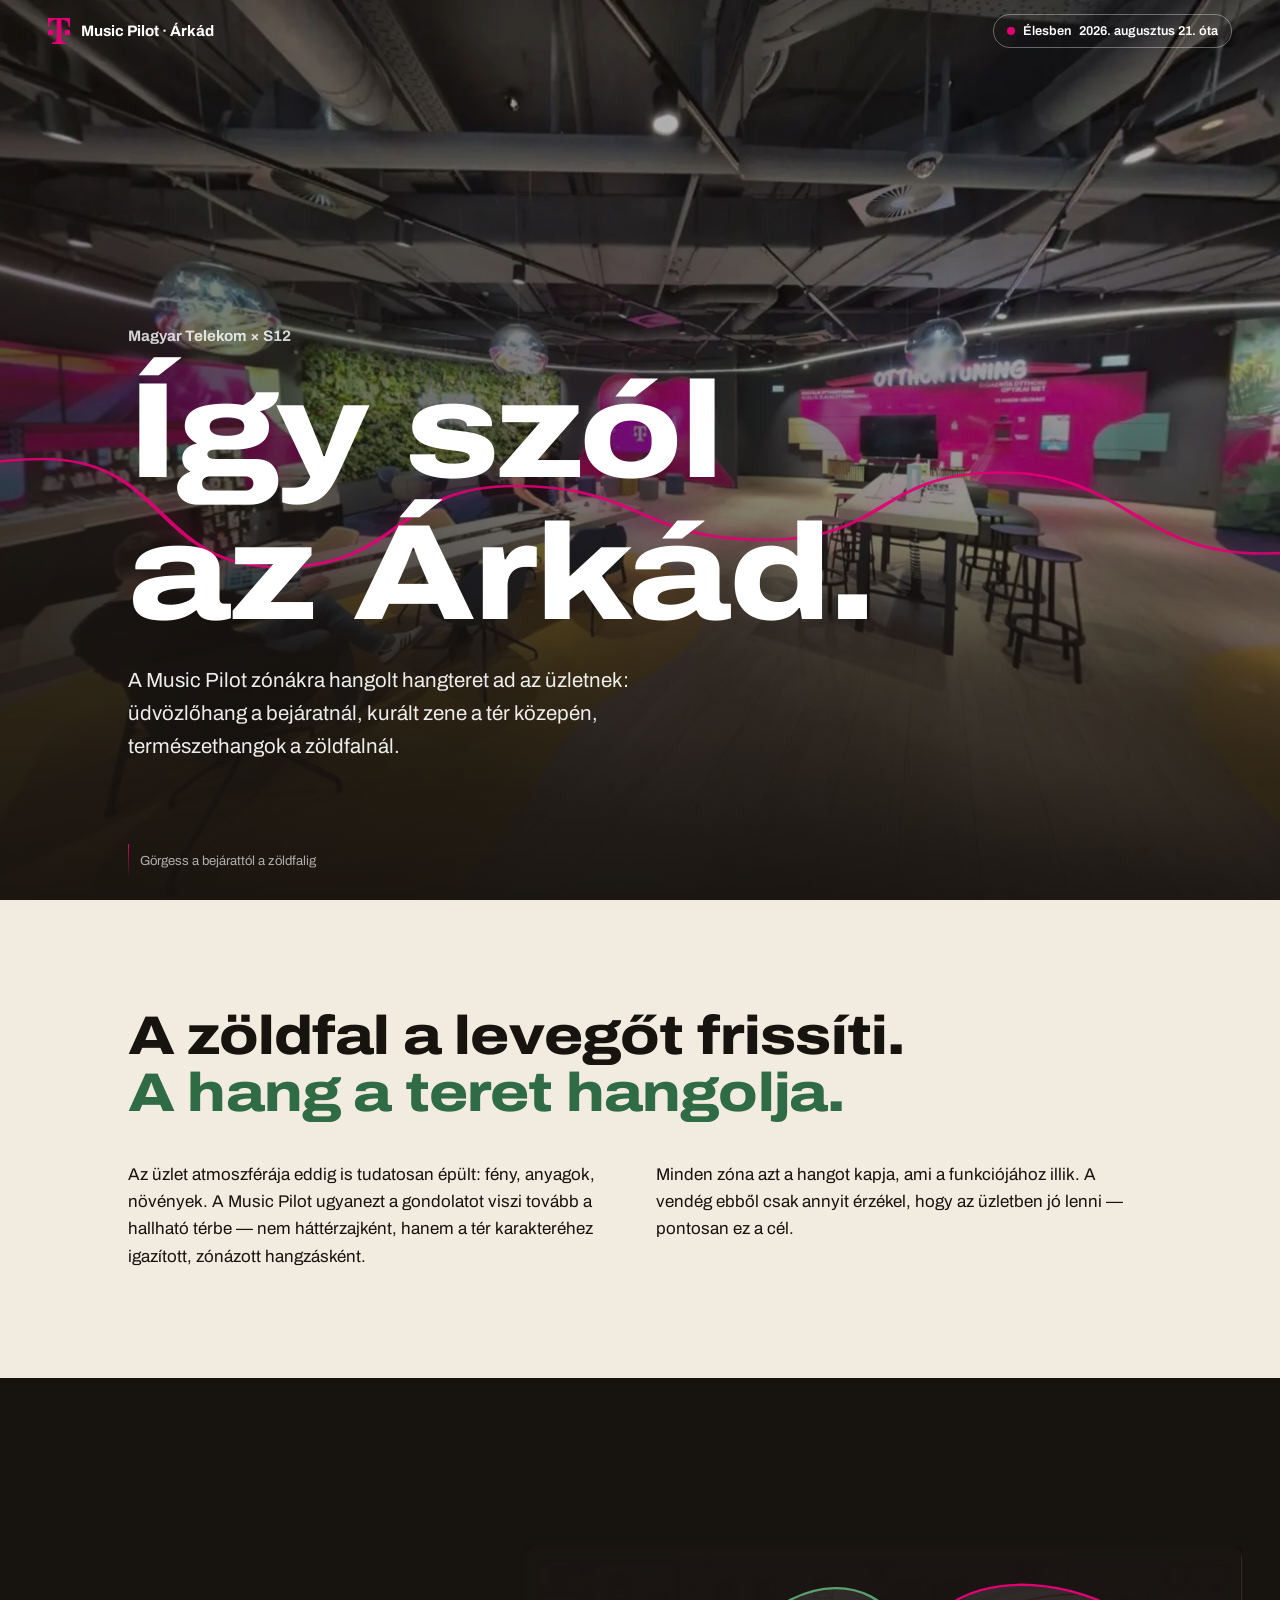
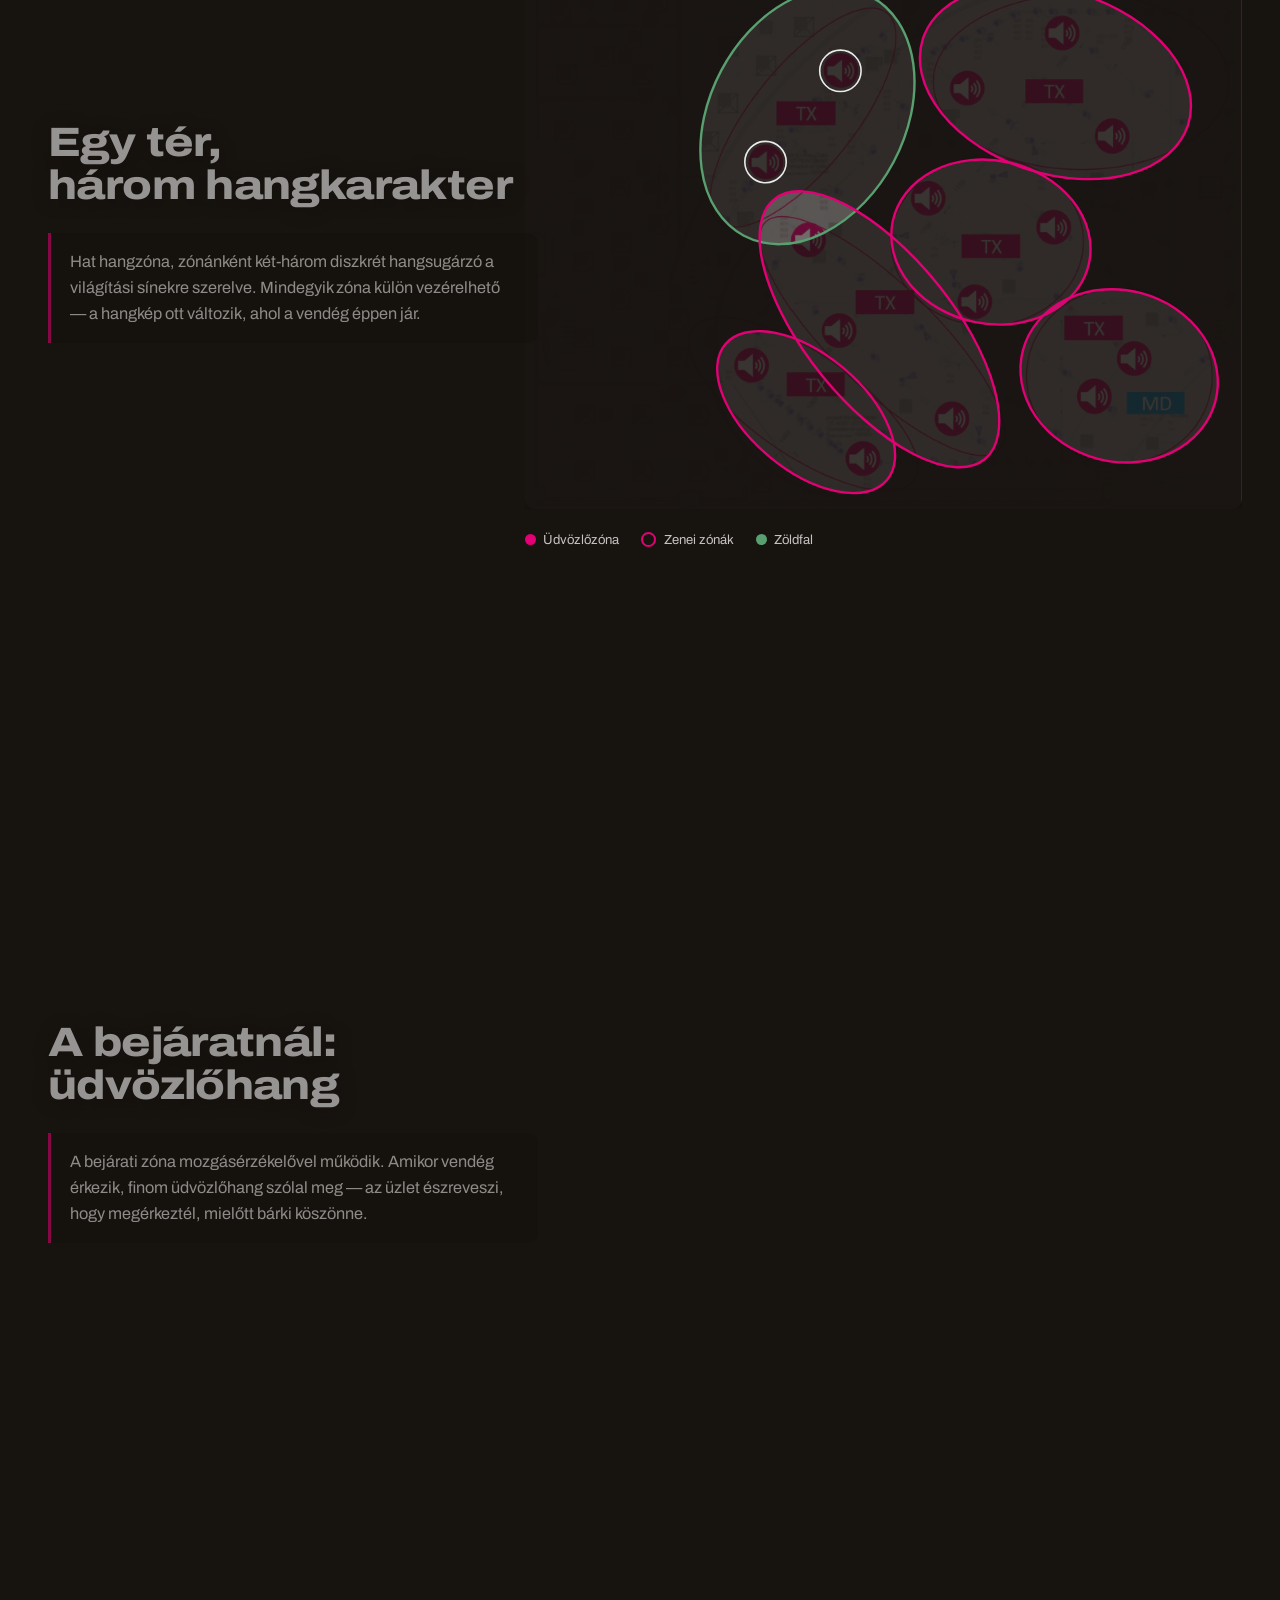
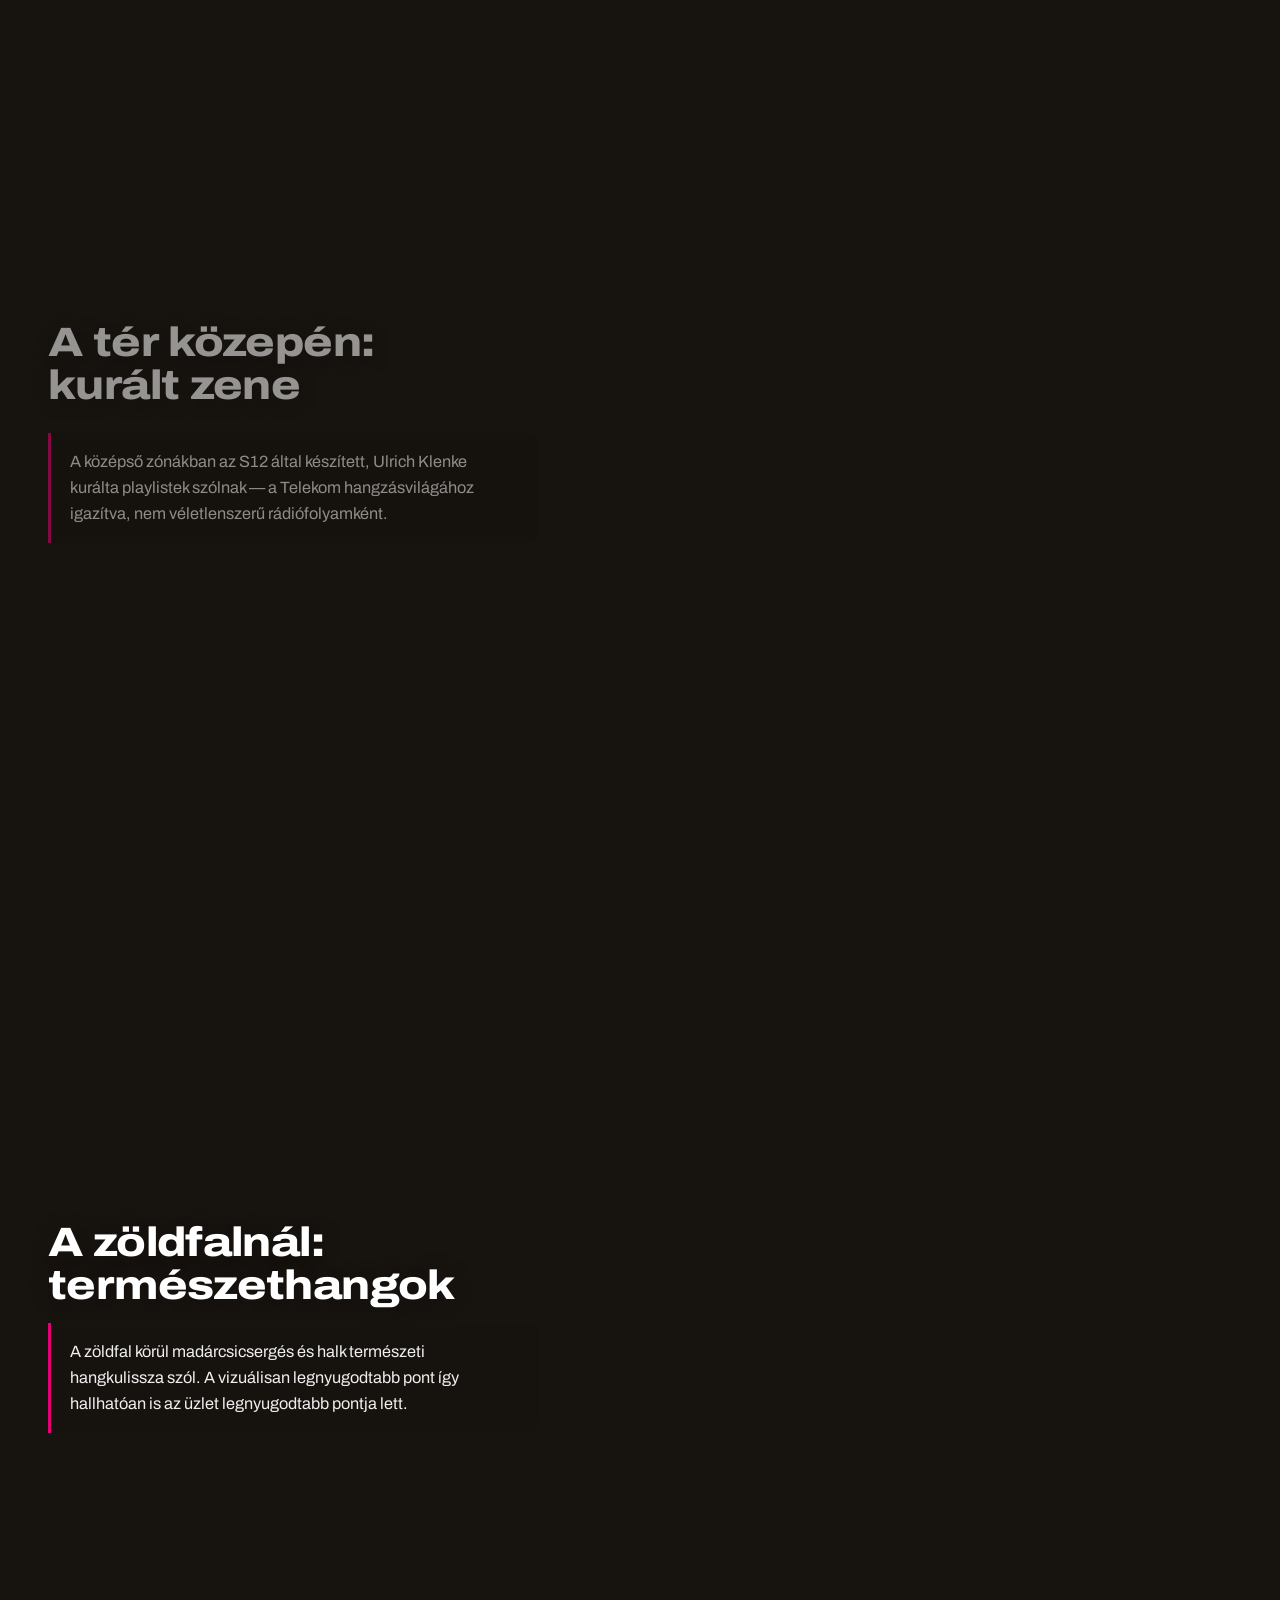
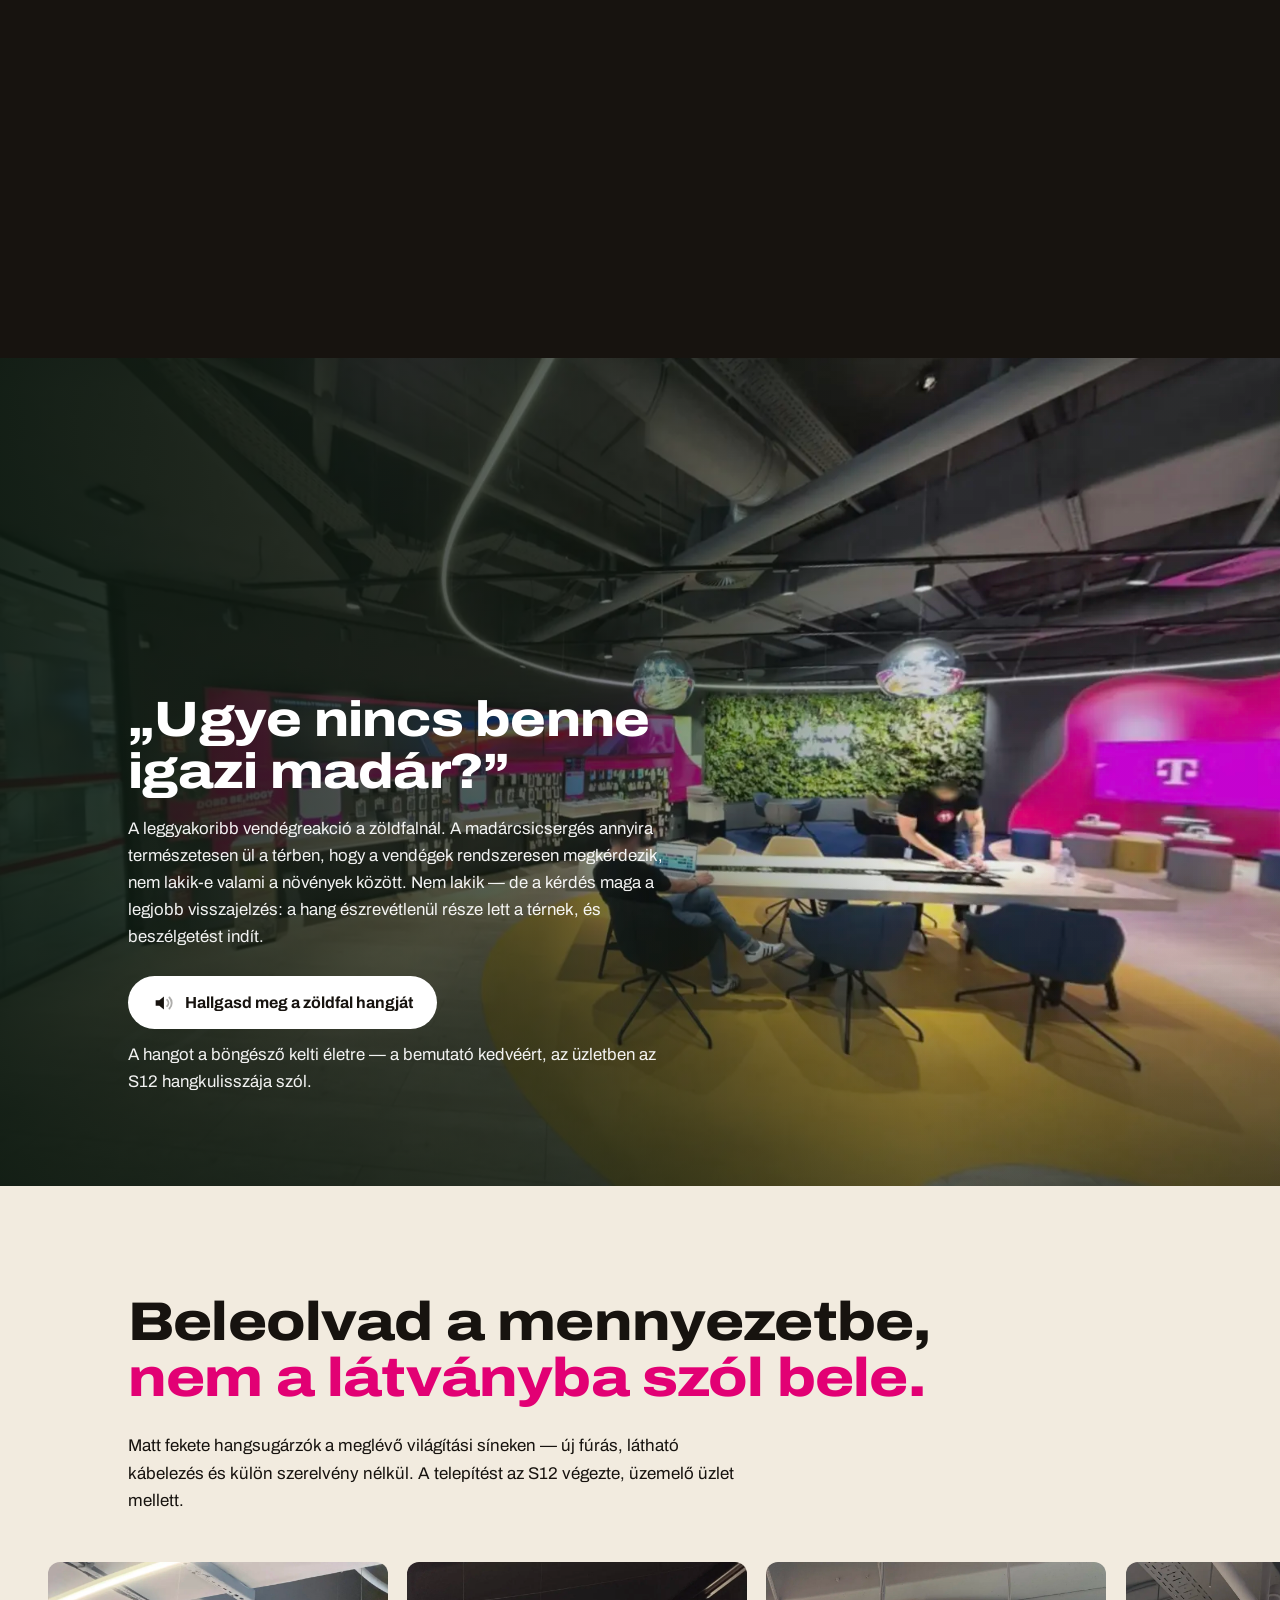
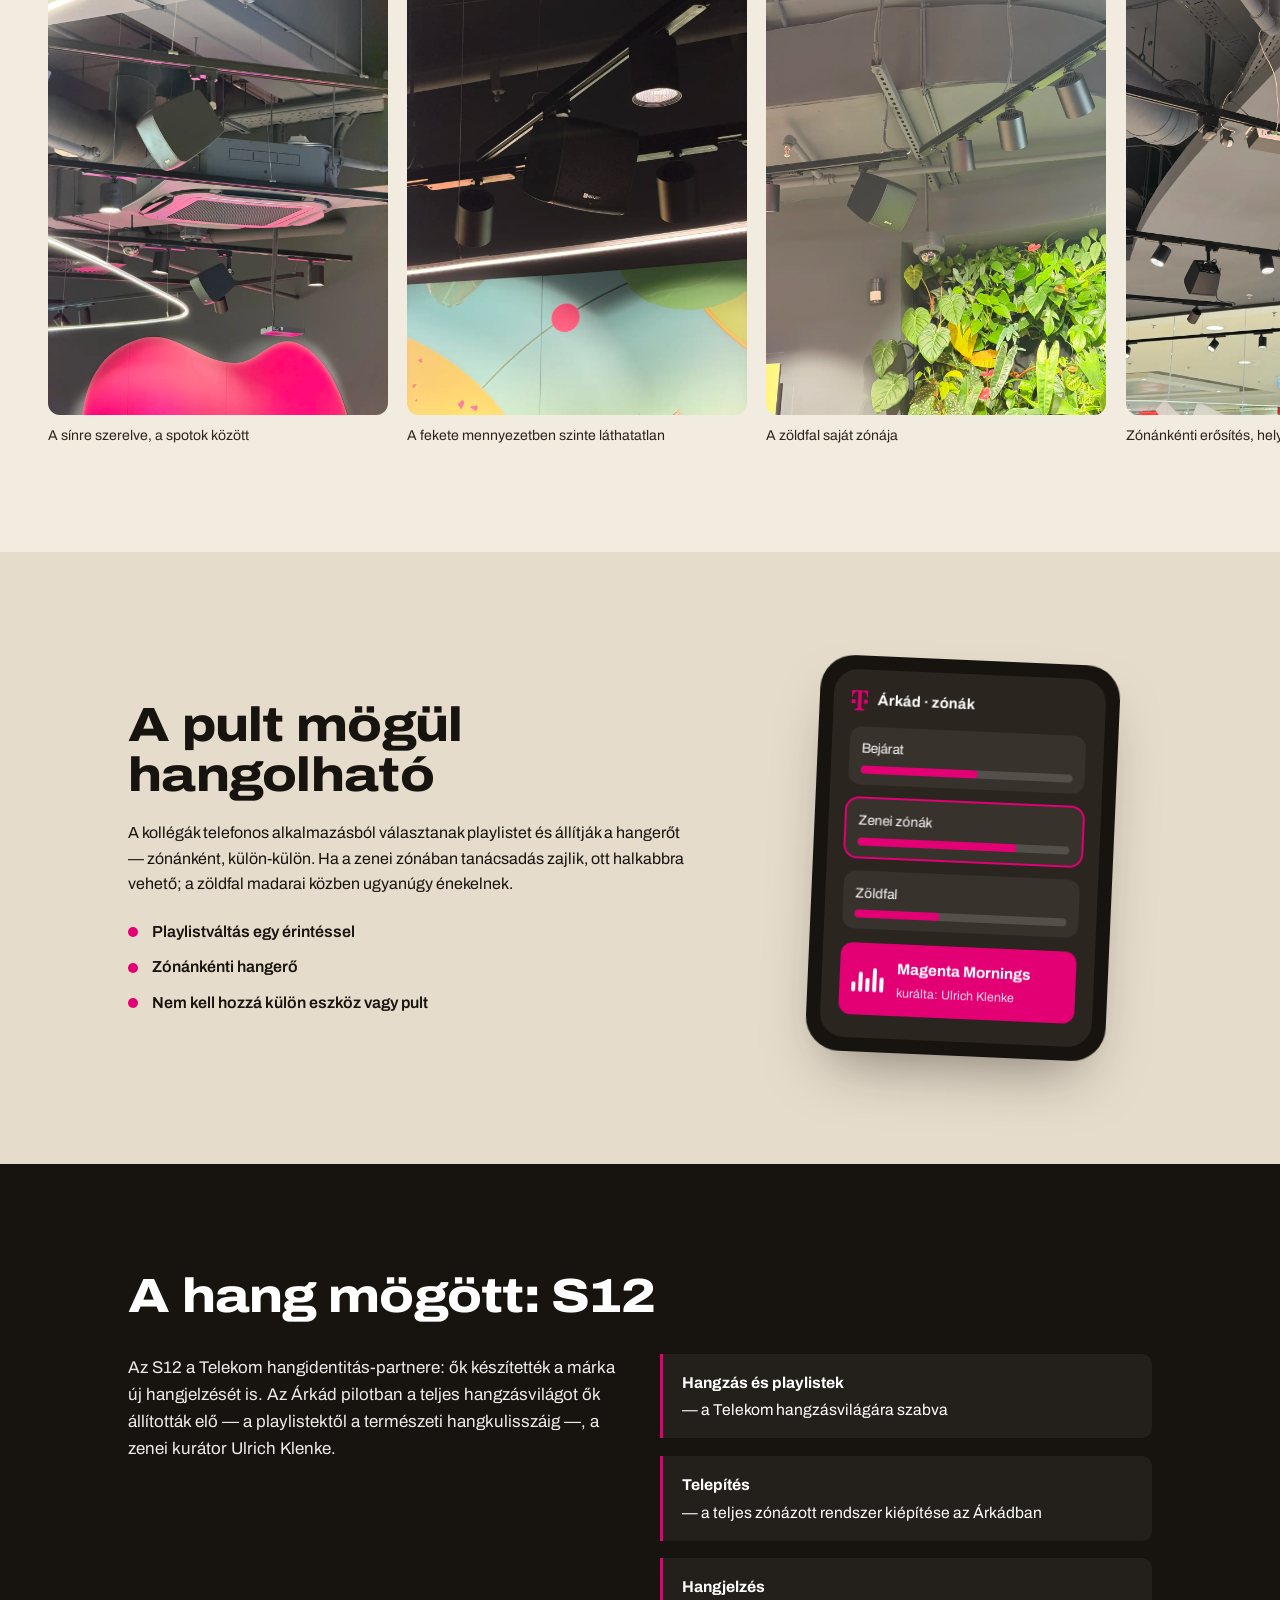
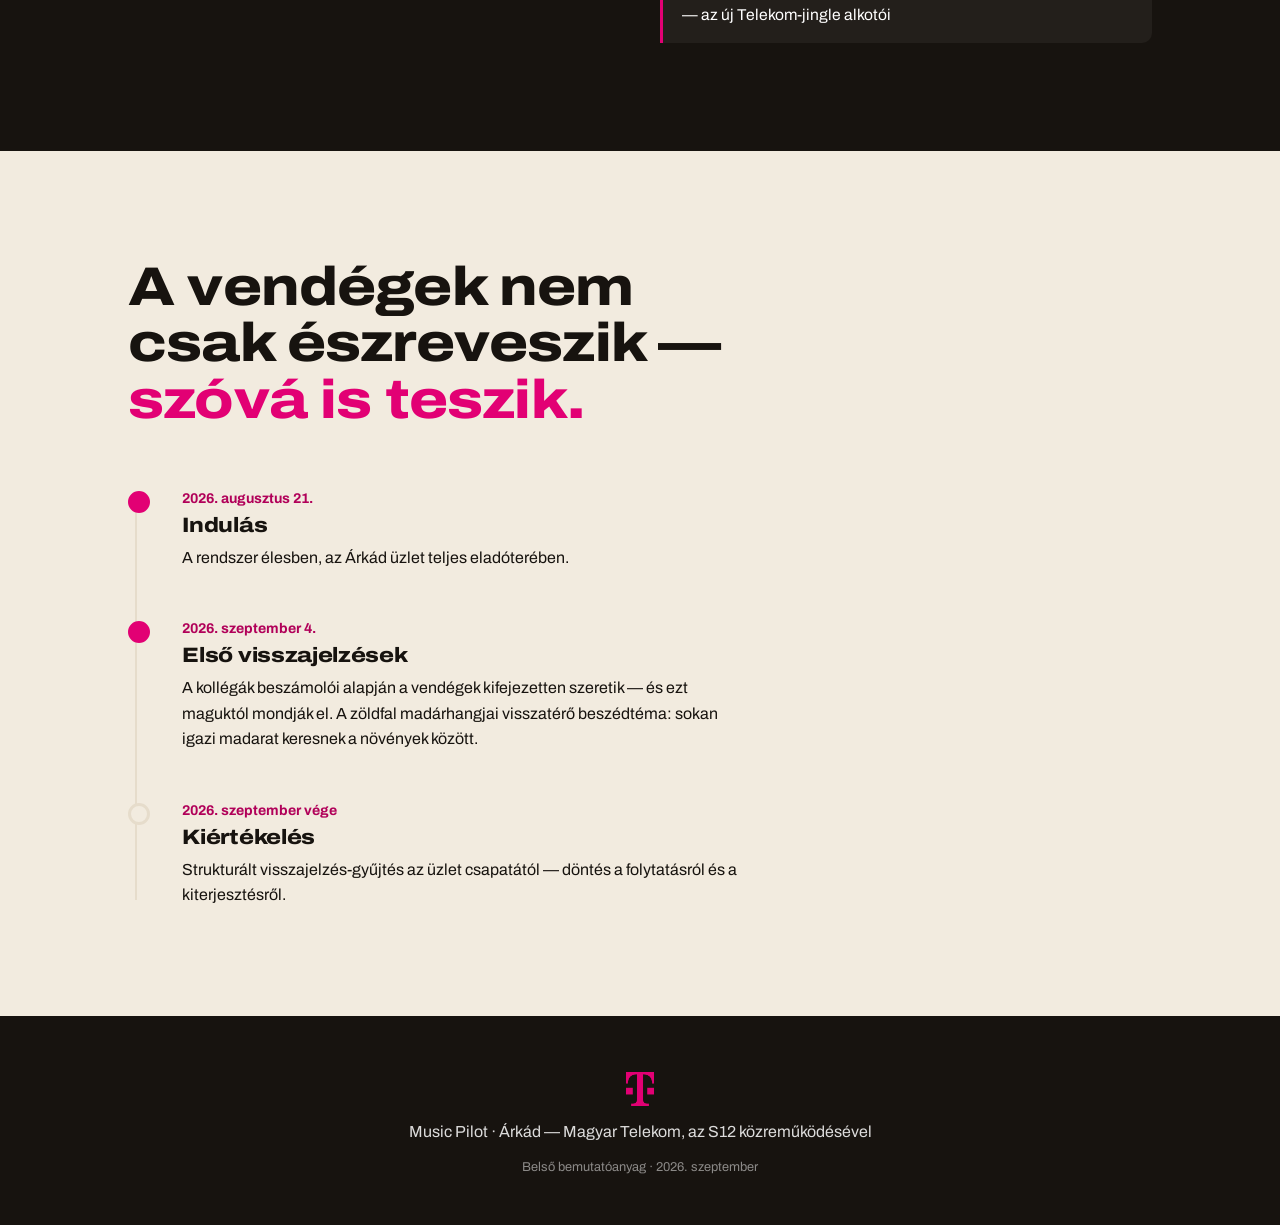
==== index.html @ 084d4fe5 "Add files via upload" ====
<!DOCTYPE html>
<html lang="hu">
<head>
<meta charset="UTF-8">
<meta name="viewport" content="width=device-width, initial-scale=1.0">
<title>Music Pilot · Árkád — Magyar Telekom</title>
<meta name="description" content="Zónázott hangtér a Telekom Árkád üzletben. A Music Pilot bemutatója.">
<link rel="icon" href="assets/t-logo.png">
<link rel="preconnect" href="https://fonts.googleapis.com">
<link rel="preconnect" href="https://fonts.gstatic.com" crossorigin>
<link href="https://fonts.googleapis.com/css2?family=Archivo:ital,wdth,wght@0,62..125,100..900;1,62..125,100..900&display=swap" rel="stylesheet">
<link rel="stylesheet" href="styles.css">
</head>
<body>

<header class="site-head">
  <a class="brand" href="#top" aria-label="Magyar Telekom">
    <img src="assets/t-logo.png" alt="Telekom T logó">
    <span>Music Pilot · Árkád</span>
  </a>
  <span class="live-badge"><i></i>Élesben<span class="badge-date"> 2026. augusztus 21. óta</span></span>
</header>

<!-- ═══════════ HERO ═══════════ -->
<section class="hero" id="top">
  <img class="hero-photo" src="assets/store-wide.webp" alt="A Telekom Árkád üzlet belső tere a zöldfallal és az Otthontuning fallal">
  <div class="hero-veil"></div>
  <svg class="hero-wave" viewBox="0 0 1440 240" preserveAspectRatio="none" aria-hidden="true">
    <path id="wavepath" d="M0,120 C120,120 140,40 240,40 C340,40 330,200 430,200 C530,200 520,80 620,80 C720,80 720,160 820,160 C920,160 910,60 1010,60 C1110,60 1120,180 1220,180 C1320,180 1340,120 1440,120" fill="none"/>
  </svg>
  <div class="hero-copy">
    <p class="hero-kicker">Magyar Telekom × S12</p>
    <h1>Így szól<br>az Árkád.</h1>
    <p class="hero-lead">A Music Pilot zónákra hangolt hangteret ad az üzletnek: üdvözlőhang a bejáratnál, kurált zene a tér közepén, természethangok a zöldfalnál.</p>
  </div>
  <div class="scroll-hint" aria-hidden="true"><span></span>Görgess a bejárattól a zöldfalig</div>
</section>

<!-- ═══════════ KONCEPCIÓ ═══════════ -->
<section class="concept">
  <div class="wrap">
    <h2 class="statement">A zöldfal a levegőt frissíti.<br><em>A hang a teret hangolja.</em></h2>
    <div class="concept-grid">
      <p>Az üzlet atmoszférája eddig is tudatosan épült: fény, anyagok, növények. A Music Pilot ugyanezt a gondolatot viszi tovább a hallható térbe — nem háttérzajként, hanem a tér karakteréhez igazított, zónázott hangzásként.</p>
      <p>Minden zóna azt a hangot kapja, ami a funkciójához illik. A vendég ebből csak annyit érzékel, hogy az üzletben jó lenni — pontosan ez a cél.</p>
    </div>
  </div>
</section>

<!-- ═══════════ SCROLLY: ZÓNATÉRKÉP ═══════════ -->
<section class="scrolly" id="zonak">
  <div class="scrolly-sticky">
    <figure class="map-stage" data-step="0">
      <img src="assets/floorplan.webp" alt="Az Árkád üzlet alaprajza a hangzónákkal">
      <svg class="map-overlay" viewBox="0 0 1800 1412" preserveAspectRatio="none" aria-hidden="true"><defs><mask id="m0"><rect width="1800" height="1412" fill="white"/><ellipse cx="706" cy="420" rx="245" ry="340" transform="rotate(28 698 429)" fill="black"/><ellipse cx="1332" cy="339" rx="350" ry="230" transform="rotate(18 1332 339)" fill="black"/><ellipse cx="1170" cy="741" rx="252" ry="205" transform="rotate(12 1170 741)" fill="black"/><ellipse cx="890" cy="960" rx="185" ry="420" transform="rotate(-39 890 960)" fill="black"/><ellipse cx="706" cy="1168" rx="145" ry="265" transform="rotate(-50 706 1168)" fill="black"/><ellipse cx="1492" cy="1077" rx="250" ry="215" transform="rotate(15 1492 1077)" fill="black"/></mask><mask id="m1"><rect width="1800" height="1412" fill="white"/><ellipse cx="1492" cy="1077" rx="250" ry="215" transform="rotate(15 1492 1077)" fill="black"/></mask><mask id="m2"><rect width="1800" height="1412" fill="white"/><ellipse cx="1332" cy="339" rx="350" ry="230" transform="rotate(18 1332 339)" fill="black"/><ellipse cx="1170" cy="741" rx="252" ry="205" transform="rotate(12 1170 741)" fill="black"/><ellipse cx="890" cy="960" rx="185" ry="420" transform="rotate(-39 890 960)" fill="black"/><ellipse cx="706" cy="1168" rx="145" ry="265" transform="rotate(-50 706 1168)" fill="black"/></mask><mask id="m3"><rect width="1800" height="1412" fill="white"/><ellipse cx="706" cy="420" rx="245" ry="340" transform="rotate(28 698 429)" fill="black"/></mask></defs><g class="dims"><rect class="dim dim-0" width="1800" height="1412" mask="url(#m0)"/><rect class="dim dim-1" width="1800" height="1412" mask="url(#m1)"/><rect class="dim dim-2" width="1800" height="1412" mask="url(#m2)"/><rect class="dim dim-3" width="1800" height="1412" mask="url(#m3)"/></g><g class="zones"><ellipse class="zone z-nature" cx="706" cy="420" rx="245" ry="340" transform="rotate(28 698 429)"/><ellipse class="zone z-music" cx="1332" cy="339" rx="350" ry="230" transform="rotate(18 1332 339)"/><ellipse class="zone z-music" cx="1170" cy="741" rx="252" ry="205" transform="rotate(12 1170 741)"/><ellipse class="zone z-music" cx="890" cy="960" rx="185" ry="420" transform="rotate(-39 890 960)"/><ellipse class="zone z-music" cx="706" cy="1168" rx="145" ry="265" transform="rotate(-50 706 1168)"/><ellipse class="zone z-welcome" cx="1492" cy="1077" rx="250" ry="215" transform="rotate(15 1492 1077)"/></g><g class="speakers"><g class="spk s-nature"><circle class="halo" cx="792" cy="311"/><circle class="ring" cx="792" cy="311"/><circle class="ring r2" cx="792" cy="311"/></g><g class="spk s-nature"><circle class="halo" cx="604" cy="540"/><circle class="ring" cx="604" cy="540"/><circle class="ring r2" cx="604" cy="540"/></g><g class="spk s-music"><circle class="halo" cx="1346" cy="216"/><circle class="ring" cx="1346" cy="216"/><circle class="ring r2" cx="1346" cy="216"/></g><g class="spk s-music"><circle class="halo" cx="1108" cy="356"/><circle class="ring" cx="1108" cy="356"/><circle class="ring r2" cx="1108" cy="356"/></g><g class="spk s-music"><circle class="halo" cx="1473" cy="475"/><circle class="ring" cx="1473" cy="475"/><circle class="ring r2" cx="1473" cy="475"/></g><g class="spk s-music"><circle class="halo" cx="1012" cy="632"/><circle class="ring" cx="1012" cy="632"/><circle class="ring r2" cx="1012" cy="632"/></g><g class="spk s-music"><circle class="halo" cx="1325" cy="705"/><circle class="ring" cx="1325" cy="705"/><circle class="ring r2" cx="1325" cy="705"/></g><g class="spk s-music"><circle class="halo" cx="1128" cy="892"/><circle class="ring" cx="1128" cy="892"/><circle class="ring r2" cx="1128" cy="892"/></g><g class="spk s-music"><circle class="halo" cx="710" cy="735"/><circle class="ring" cx="710" cy="735"/><circle class="ring r2" cx="710" cy="735"/></g><g class="spk s-music"><circle class="halo" cx="787" cy="964"/><circle class="ring" cx="787" cy="964"/><circle class="ring r2" cx="787" cy="964"/></g><g class="spk s-music"><circle class="halo" cx="1070" cy="1185"/><circle class="ring" cx="1070" cy="1185"/><circle class="ring r2" cx="1070" cy="1185"/></g><g class="spk s-music"><circle class="halo" cx="567" cy="1050"/><circle class="ring" cx="567" cy="1050"/><circle class="ring r2" cx="567" cy="1050"/></g><g class="spk s-music"><circle class="halo" cx="846" cy="1286"/><circle class="ring" cx="846" cy="1286"/><circle class="ring r2" cx="846" cy="1286"/></g><g class="spk s-welcome"><circle class="halo" cx="1527" cy="1035"/><circle class="ring" cx="1527" cy="1035"/><circle class="ring r2" cx="1527" cy="1035"/></g><g class="spk s-welcome"><circle class="halo" cx="1428" cy="1129"/><circle class="ring" cx="1428" cy="1129"/><circle class="ring r2" cx="1428" cy="1129"/></g></g></svg>
      <figcaption class="map-legend">
        <span class="lg lg-welcome">Üdvözlőzóna</span>
        <span class="lg lg-music">Zenei zónák</span>
        <span class="lg lg-nature">Zöldfal</span>
      </figcaption>
    </figure>
  </div>

  <div class="scrolly-steps">
    <article class="step" data-goto="0">
      <h2>Egy tér,<br>három hangkarakter</h2>
      <p>Hat hangzóna, zónánként két-három diszkrét hangsugárzó a világítási sínekre szerelve. Mindegyik zóna külön vezérelhető — a hangkép ott változik, ahol a vendég éppen jár.</p>
    </article>
    <article class="step" data-goto="1">
      <h3>A bejáratnál: üdvözlőhang</h3>
      <p>A bejárati zóna mozgásérzékelővel működik. Amikor vendég érkezik, finom üdvözlőhang szólal meg — az üzlet észreveszi, hogy megérkeztél, mielőtt bárki köszönne.</p>
    </article>
    <article class="step" data-goto="2">
      <h3>A tér közepén: kurált zene</h3>
      <p>A középső zónákban az S12 által készített, Ulrich Klenke kurálta playlistek szólnak — a Telekom hangzásvilágához igazítva, nem véletlenszerű rádiófolyamként.</p>
    </article>
    <article class="step" data-goto="3">
      <h3>A zöldfalnál: természethangok</h3>
      <p>A zöldfal körül madárcsicsergés és halk természeti hangkulissza szól. A vizuálisan legnyugodtabb pont így hallhatóan is az üzlet legnyugodtabb pontja lett.</p>
    </article>
  </div>
</section>

<!-- ═══════════ ZÖLDFAL + HANG ═══════════ -->
<section class="greenwall" id="zoldfal">
  <img class="gw-photo" src="assets/store-greenwall.webp" alt="A zöldfal az Árkád Telekom üzletben">
  <div class="gw-veil"></div>
  <div class="gw-copy">
    <h2>„Ugye nincs benne igazi madár?”</h2>
    <p>A leggyakoribb vendégreakció a zöldfalnál. A madárcsicsergés annyira természetesen ül a térben, hogy a vendégek rendszeresen megkérdezik, nem lakik-e valami a növények között. Nem lakik — de a kérdés maga a legjobb visszajelzés: a hang észrevétlenül része lett a térnek, és beszélgetést indít.</p>
    <button class="sound-toggle" id="natureToggle" aria-pressed="false">
      <svg viewBox="0 0 24 24" aria-hidden="true"><path class="ic-on" d="M4 9v6h4l5 4V5L8 9H4z"/><path class="ic-wave w1" d="M16.5 8.5a5 5 0 0 1 0 7"/><path class="ic-wave w2" d="M19 6a8.5 8.5 0 0 1 0 12"/></svg>
      <span data-off="Hallgasd meg a zöldfal hangját" data-on="Természethangok kikapcsolása">Hallgasd meg a zöldfal hangját</span>
    </button>
    <p class="gw-note">A hangot a böngésző kelti életre — a bemutató kedvéért, az üzletben az S12 hangkulisszája szól.</p>
  </div>
</section>

<!-- ═══════════ HARDVER ═══════════ -->
<section class="hardware">
  <div class="wrap">
    <h2 class="statement">Beleolvad a mennyezetbe,<br><em>nem a látványba szól bele.</em></h2>
    <p class="hw-lead">Matt fekete hangsugárzók a meglévő világítási síneken — új fúrás, látható kábelezés és külön szerelvény nélkül. A telepítést az S12 végezte, üzemelő üzlet mellett.</p>
  </div>
  <div class="hw-rail" tabindex="0" aria-label="Fotók a beépített hangsugárzókról — görgethető">
    <figure><img src="assets/speaker-1.webp" loading="lazy" alt="Hangsugárzó a világítási sínen, alatta magenta dekorelem"><figcaption>A sínre szerelve, a spotok között</figcaption></figure>
    <figure><img src="assets/speaker-2.webp" loading="lazy" alt="Hangsugárzó a fekete mennyezeten, a gyereksarok felett"><figcaption>A fekete mennyezetben szinte láthatatlan</figcaption></figure>
    <figure><img src="assets/speaker-4.webp" loading="lazy" alt="Hangsugárzó a zöldfal közelében"><figcaption>A zöldfal saját zónája</figcaption></figure>
    <figure><img src="assets/speaker-5.webp" loading="lazy" alt="Zónaerősítő és hangsugárzó a bejárati portál felett"><figcaption>Zónánkénti erősítés, helyben</figcaption></figure>
    <figure><img src="assets/speaker-3.webp" loading="lazy" alt="Hangsugárzó közelről a gépészeti elemek között"><figcaption>A gépészettel egy tónusban</figcaption></figure>
  </div>
</section>

<!-- ═══════════ VEZÉRLÉS ═══════════ -->
<section class="control">
  <div class="wrap control-grid">
    <div class="control-copy">
      <h2>A pult mögül hangolható</h2>
      <p>A kollégák telefonos alkalmazásból választanak playlistet és állítják a hangerőt — zónánként, külön-külön. Ha a zenei zónában tanácsadás zajlik, ott halkabbra vehető; a zöldfal madarai közben ugyanúgy énekelnek.</p>
      <ul class="control-list">
        <li>Playlistváltás egy érintéssel</li>
        <li>Zónánkénti hangerő</li>
        <li>Nem kell hozzá külön eszköz vagy pult</li>
      </ul>
    </div>
    <div class="phone" aria-hidden="true">
      <div class="phone-screen">
        <div class="phone-head"><img src="assets/t-logo.png" alt=""><span>Árkád · zónák</span></div>
        <div class="ph-zone"><span>Bejárat</span><div class="ph-bar"><i style="--v:.55"></i></div></div>
        <div class="ph-zone active"><span>Zenei zónák</span><div class="ph-bar"><i style="--v:.75"></i></div></div>
        <div class="ph-zone"><span>Zöldfal</span><div class="ph-bar"><i style="--v:.4"></i></div></div>
        <div class="ph-playlist">
          <div class="eq"><i></i><i></i><i></i><i></i><i></i></div>
          <div><strong>Magenta Mornings</strong><span>kurálta: Ulrich Klenke</span></div>
        </div>
      </div>
    </div>
  </div>
</section>

<!-- ═══════════ PARTNER ═══════════ -->
<section class="partner">
  <div class="wrap">
    <h2>A hang mögött: S12</h2>
    <div class="partner-grid">
      <p>Az S12 a Telekom hangidentitás-partnere: ők készítették a márka új hangjelzését is. Az Árkád pilotban a teljes hangzásvilágot ők állították elő — a playlistektől a természeti hangkulisszáig —, a zenei kurátor Ulrich Klenke.</p>
      <ul class="partner-list">
        <li><strong>Hangzás és playlistek</strong> — a Telekom hangzásvilágára szabva</li>
        <li><strong>Telepítés</strong> — a teljes zónázott rendszer kiépítése az Árkádban</li>
        <li><strong>Hangjelzés</strong> — az új Telekom-jingle alkotói</li>
      </ul>
    </div>
  </div>
</section>

<!-- ═══════════ EREDMÉNYEK / IDŐVONAL ═══════════ -->
<section class="results" id="eredmenyek">
  <div class="wrap">
    <h2 class="statement">A vendégek nem csak észreveszik —<br><em>szóvá is teszik.</em></h2>
    <ol class="timeline">
      <li class="done">
        <time>2026. augusztus 21.</time>
        <h3>Indulás</h3>
        <p>A rendszer élesben, az Árkád üzlet teljes eladóterében.</p>
      </li>
      <li class="done now">
        <time>2026. szeptember 4.</time>
        <h3>Első visszajelzések</h3>
        <p>A kollégák beszámolói alapján a vendégek kifejezetten szeretik — és ezt maguktól mondják el. A zöldfal madárhangjai visszatérő beszédtéma: sokan igazi madarat keresnek a növények között.</p>
      </li>
      <li>
        <time>2026. szeptember vége</time>
        <h3>Kiértékelés</h3>
        <p>Strukturált visszajelzés-gyűjtés az üzlet csapatától — döntés a folytatásról és a kiterjesztésről.</p>
      </li>
    </ol>
  </div>
</section>

<footer class="site-foot">
  <img src="assets/t-logo.png" alt="Telekom T logó">
  <p>Music Pilot · Árkád — Magyar Telekom, az S12 közreműködésével</p>
  <p class="foot-small">Belső bemutatóanyag · 2026. szeptember</p>
</footer>

<script src="script.js"></script>
</body>
</html>
---- styles.css ----
/* ══════════════════════════════════════════════════════
   Music Pilot · Árkád — Magyar Telekom
   Paletta: az üzlet anyagaiból — magenta, fekete
   mennyezet, világos fapadló, zöldfal, sárga folt.
   ══════════════════════════════════════════════════════ */

:root {
  --magenta: #E20074;
  --magenta-deep: #B10059;
  --ink: #17130f;
  --ink-soft: #2a251f;
  --paper: #f2ebdf;
  --paper-deep: #e6dccb;
  --leaf: #2f6b45;
  --leaf-bright: #58a06f;
  --sun: #f2b705;
  --white: #ffffff;

  --font: "Archivo", system-ui, sans-serif;
  --wrap: 1120px;
  --pad: clamp(1.25rem, 4vw, 3rem);
}

* { margin: 0; padding: 0; box-sizing: border-box; }

html { scroll-behavior: smooth; }

body {
  font-family: var(--font);
  font-variation-settings: "wdth" 100;
  background: var(--paper);
  color: var(--ink);
  line-height: 1.6;
  overflow-x: hidden;
}

img { display: block; max-width: 100%; }

.wrap { max-width: var(--wrap); margin: 0 auto; padding-left: var(--pad); padding-right: var(--pad); }

h1, h2, h3 {
  font-weight: 800;
  font-variation-settings: "wdth" 116;
  line-height: 1.04;
  letter-spacing: -0.015em;
  text-wrap: balance;
}

/* nagy kijelentés-sorok — a bolti világító feliratok logikája */
.statement {
  font-size: clamp(1.9rem, 4.6vw, 3.4rem);
  max-width: 22ch;
}
.statement em {
  font-style: normal;
  color: var(--magenta);
}

p { max-width: 62ch; }

/* ─────────── fejléc ─────────── */
.site-head {
  position: fixed;
  inset: 0 0 auto 0;
  z-index: 50;
  display: flex;
  align-items: center;
  justify-content: space-between;
  gap: 1rem;
  padding: 0.9rem var(--pad);
  color: var(--white);
  transition: background 0.35s ease, box-shadow 0.35s ease;
}
.site-head.scrolled {
  background: rgba(23, 19, 15, 0.92);
  backdrop-filter: blur(8px);
  box-shadow: 0 1px 0 rgba(255, 255, 255, 0.08);
}
.brand {
  display: flex;
  align-items: center;
  gap: 0.7rem;
  color: inherit;
  text-decoration: none;
  font-weight: 700;
  font-size: 0.95rem;
}
.brand img { height: 26px; width: auto; }
.live-badge {
  display: inline-flex;
  align-items: center;
  gap: 0.5rem;
  font-size: 0.8rem;
  font-weight: 600;
  padding: 0.35rem 0.8rem;
  border: 1px solid rgba(255, 255, 255, 0.35);
  border-radius: 999px;
  white-space: nowrap;
}
.live-badge i {
  width: 8px; height: 8px;
  border-radius: 50%;
  background: var(--magenta);
  animation: pulse-dot 2.2s ease-in-out infinite;
}
@keyframes pulse-dot {
  0%, 100% { box-shadow: 0 0 0 0 rgba(226, 0, 116, 0.55); }
  55% { box-shadow: 0 0 0 7px rgba(226, 0, 116, 0); }
}

/* ─────────── hero ─────────── */
.hero {
  position: relative;
  min-height: 100svh;
  display: flex;
  flex-direction: column;
  justify-content: flex-end;
  color: var(--white);
  overflow: hidden;
  background: var(--ink);
}
.hero-photo {
  position: absolute;
  inset: 0;
  width: 100%; height: 100%;
  object-fit: cover;
  opacity: 0.85;
  transform: scale(1.06);
  animation: hero-settle 2.4s cubic-bezier(0.2, 0.6, 0.2, 1) forwards;
}
@keyframes hero-settle { to { transform: scale(1); } }
.hero-veil {
  position: absolute; inset: 0;
  background:
    linear-gradient(200deg, rgba(23,19,15,0.15) 30%, rgba(23,19,15,0.82) 78%),
    linear-gradient(0deg, rgba(23,19,15,0.85) 0%, rgba(23,19,15,0) 45%);
}
.hero-wave {
  position: absolute;
  left: 0; right: 0;
  bottom: 34%;
  width: 140%;
  margin-left: -20%;
  height: clamp(90px, 18vh, 200px);
  opacity: 0.9;
}
.hero-wave path {
  stroke: var(--magenta);
  stroke-width: 4;
  stroke-linecap: round;
  filter: drop-shadow(0 0 14px rgba(226, 0, 116, 0.65));
}
.hero-copy {
  position: relative;
  z-index: 2;
  padding: 0 var(--pad) clamp(4.5rem, 9vh, 7rem);
  max-width: var(--wrap);
  margin: 0 auto;
  width: 100%;
}
.hero-kicker {
  font-weight: 700;
  font-size: 0.95rem;
  color: rgba(255, 255, 255, 0.8);
  margin-bottom: 0.9rem;
}
.hero h1 {
  font-size: clamp(3.2rem, 11vw, 8.5rem);
  font-variation-settings: "wdth" 122;
  margin-bottom: 1.2rem;
}
.hero-lead {
  font-size: clamp(1.05rem, 1.6vw, 1.3rem);
  max-width: 46ch;
  color: rgba(255, 255, 255, 0.92);
}
.scroll-hint {
  position: relative;
  z-index: 2;
  display: flex;
  align-items: center;
  gap: 0.7rem;
  padding: 0 var(--pad) 1.4rem;
  max-width: var(--wrap);
  margin: 0 auto;
  width: 100%;
  font-size: 0.82rem;
  color: rgba(255, 255, 255, 0.65);
}
.scroll-hint span {
  width: 1px; height: 34px;
  background: linear-gradient(var(--magenta), transparent);
  animation: hint-drop 2s ease-in-out infinite;
}
@keyframes hint-drop {
  0% { transform: scaleY(0); transform-origin: top; }
  45% { transform: scaleY(1); transform-origin: top; }
  100% { transform: scaleY(1) translateY(8px); opacity: 0; }
}

/* ─────────── koncepció ─────────── */
.concept { padding: clamp(5rem, 12vh, 9rem) 0; }
.concept .statement em { color: var(--leaf); }
.concept-grid {
  display: grid;
  grid-template-columns: repeat(auto-fit, minmax(280px, 1fr));
  gap: 2rem;
  margin-top: 2.5rem;
  font-size: 1.06rem;
}

/* ─────────── scrolly zónatérkép ─────────── */
.scrolly {
  position: relative;
  background: var(--ink);
  color: var(--white);
}
.scrolly-sticky {
  position: sticky;
  top: 0;
  height: 100svh;
  display: flex;
  align-items: center;
  justify-content: flex-end;
  overflow: hidden;
}
.map-stage {
  position: relative;
  width: min(56vw, calc(78svh * 1.274));
  margin-right: clamp(0.5rem, 3vw, 3rem);
}
.map-stage img {
  width: 100%;
  border-radius: 10px;
  filter: brightness(1.03);
}
.map-overlay { position: absolute; inset: 0; width: 100%; height: 100%; }

/* spotlight: a nem aktív területek besötétednek,
   az aktív zónák „kivágásán" átvilágít az alaprajz */
.dim {
  fill: rgba(23, 19, 15, 0.62);
  opacity: 0;
  transition: opacity 0.7s ease;
}
.map-stage[data-step="0"] .dim-0,
.map-stage[data-step="1"] .dim-1,
.map-stage[data-step="2"] .dim-2,
.map-stage[data-step="3"] .dim-3 { opacity: 1; }

/* zónakörvonal a nyomtatott ellipszisekre igazítva */
.zone {
  fill: none;
  stroke: var(--magenta);
  stroke-width: 6;
  opacity: 0;
  transition: opacity 0.6s ease, stroke 0.6s ease;
}
.map-stage[data-step="0"] .zone { opacity: 0.55; }
.map-stage[data-step="1"] .z-welcome { opacity: 1; }
.map-stage[data-step="2"] .z-music { opacity: 1; }
.map-stage[data-step="3"] .z-nature { opacity: 1; stroke: var(--leaf-bright); }

/* halo + pulzáló gyűrűk a nyomtatott ikonok köré */
.spk .halo {
  r: 52;
  fill: none;
  stroke: var(--white);
  stroke-width: 4;
  opacity: 0;
  transition: opacity 0.5s ease;
}
.spk .ring {
  r: 52;
  fill: none;
  stroke: var(--magenta);
  stroke-width: 5;
  opacity: 0;
  transform-box: fill-box;
  transform-origin: center;
}
.map-stage[data-step="1"] .s-welcome .halo,
.map-stage[data-step="2"] .s-music .halo,
.map-stage[data-step="3"] .s-nature .halo { opacity: 0.9; }
.map-stage[data-step="3"] .s-nature .ring { stroke: var(--leaf-bright); }

.map-stage[data-step="0"] .spk .ring,
.map-stage[data-step="1"] .s-welcome .ring,
.map-stage[data-step="2"] .s-music .ring,
.map-stage[data-step="3"] .s-nature .ring {
  animation: sound-ring 2.6s ease-out infinite;
}
.spk .ring.r2 { animation-delay: 1.3s !important; }
@keyframes sound-ring {
  0% { transform: scale(0.8); opacity: 0.9; }
  100% { transform: scale(2.6); opacity: 0; }
}

.map-legend {
  position: absolute;
  left: 0;
  bottom: -2.6rem;
  display: flex;
  gap: 1.4rem;
  font-size: 0.82rem;
  color: rgba(255, 255, 255, 0.75);
}
.lg { display: inline-flex; align-items: center; gap: 0.45rem; }
.lg::before {
  content: "";
  width: 11px; height: 11px;
  border-radius: 50%;
}
.lg-welcome::before { background: var(--magenta); }
.lg-music::before { background: transparent; border: 2px solid var(--magenta); }
.lg-nature::before { background: var(--leaf-bright); }

.scrolly-steps {
  position: relative;
  z-index: 2;
  margin-top: -100svh;
  padding: 0 0 20svh;
  pointer-events: none;
}
.step {
  min-height: 100svh;
  display: flex;
  flex-direction: column;
  justify-content: center;
  padding-left: var(--pad);
  max-width: min(34rem, 42vw);
}
.step h2, .step h3 {
  font-size: clamp(1.7rem, 3.2vw, 2.6rem);
  margin-bottom: 1rem;
}
.step p {
  background: rgba(23, 19, 15, 0.82);
  backdrop-filter: blur(6px);
  border-left: 3px solid var(--magenta);
  padding: 1rem 1.2rem;
  border-radius: 0 10px 10px 0;
  font-size: 1.02rem;
  color: rgba(255, 255, 255, 0.93);
  opacity: 0.55;
  transform: translateY(10px);
  transition: opacity 0.5s ease, transform 0.5s ease;
}
.step h2, .step h3 {
  text-shadow: 0 2px 18px rgba(23, 19, 15, 0.85);
  opacity: 0.55;
  transition: opacity 0.5s ease;
}
.step.active p, .step.active h2, .step.active h3 { opacity: 1; transform: none; }

/* ─────────── zöldfal ─────────── */
.greenwall {
  position: relative;
  min-height: 92svh;
  display: flex;
  align-items: flex-end;
  color: var(--white);
  overflow: hidden;
  background: var(--ink);
}
.gw-photo {
  position: absolute; inset: 0;
  width: 100%; height: 100%;
  object-fit: cover;
  object-position: 65% center;
}
.gw-veil {
  position: absolute; inset: 0;
  background:
    linear-gradient(90deg, rgba(13, 26, 17, 0.92) 0%, rgba(13, 26, 17, 0.62) 42%, rgba(13, 26, 17, 0.06) 72%),
    linear-gradient(0deg, rgba(13, 26, 17, 0.55) 0%, rgba(13, 26, 17, 0) 40%);
}
.gw-copy {
  position: relative;
  z-index: 2;
  padding: clamp(4rem, 10vh, 7rem) var(--pad);
  max-width: var(--wrap);
  margin: 0 auto;
  width: 100%;
}
.gw-copy h2 {
  font-size: clamp(2rem, 4.2vw, 3.1rem);
  max-width: 15ch;
  margin-bottom: 1.2rem;
}
.gw-copy > p { max-width: 56ch; font-size: 1.05rem; color: rgba(255, 255, 255, 0.94); }
.gw-note {
  margin-top: 0.8rem;
  font-size: 0.82rem;
  color: rgba(255, 255, 255, 0.65);
}
.sound-toggle {
  margin-top: 1.6rem;
  display: inline-flex;
  align-items: center;
  gap: 0.7rem;
  font: inherit;
  font-weight: 700;
  font-size: 1rem;
  color: var(--ink);
  background: var(--white);
  border: none;
  border-radius: 999px;
  padding: 0.85rem 1.5rem;
  cursor: pointer;
  transition: background 0.3s ease, color 0.3s ease, transform 0.15s ease;
}
.sound-toggle:hover { transform: translateY(-2px); }
.sound-toggle:focus-visible { outline: 3px solid var(--sun); outline-offset: 3px; }
.sound-toggle svg { width: 22px; height: 22px; }
.sound-toggle .ic-on { fill: currentColor; }
.sound-toggle .ic-wave { fill: none; stroke: currentColor; stroke-width: 2; stroke-linecap: round; opacity: 0.35; }
.sound-toggle[aria-pressed="true"] {
  background: var(--leaf-bright);
  color: var(--white);
}
.sound-toggle[aria-pressed="true"] .ic-wave { opacity: 1; }
.sound-toggle[aria-pressed="true"] .w1 { animation: wave-blink 1.4s ease-in-out infinite; }
.sound-toggle[aria-pressed="true"] .w2 { animation: wave-blink 1.4s ease-in-out 0.35s infinite; }
@keyframes wave-blink { 0%, 100% { opacity: 0.25; } 50% { opacity: 1; } }

/* ─────────── hardver ─────────── */
.hardware { padding: clamp(5rem, 12vh, 9rem) 0 clamp(4rem, 9vh, 7rem); }
.hw-lead { margin-top: 1.6rem; font-size: 1.06rem; }
.hw-rail {
  display: flex;
  gap: 1.2rem;
  margin-top: 3rem;
  padding: 0 var(--pad) 1.5rem;
  overflow-x: auto;
  scroll-snap-type: x mandatory;
  scrollbar-color: var(--magenta) var(--paper-deep);
}
.hw-rail figure {
  flex: 0 0 auto;
  width: min(78vw, 340px);
  scroll-snap-align: center;
}
.hw-rail img {
  width: 100%;
  aspect-ratio: 3 / 4;
  object-fit: cover;
  border-radius: 12px;
}
.hw-rail figcaption {
  margin-top: 0.6rem;
  font-size: 0.88rem;
  color: var(--ink-soft);
}

/* ─────────── vezérlés ─────────── */
.control {
  background: var(--paper-deep);
  padding: clamp(5rem, 12vh, 9rem) 0;
}
.control-grid {
  display: grid;
  grid-template-columns: 1.2fr 0.8fr;
  gap: clamp(2rem, 6vw, 5rem);
  align-items: center;
}
.control-copy h2 { font-size: clamp(1.9rem, 3.8vw, 3rem); margin-bottom: 1.2rem; }
.control-list {
  margin-top: 1.4rem;
  list-style: none;
  display: grid;
  gap: 0.6rem;
}
.control-list li {
  padding-left: 1.5rem;
  position: relative;
  font-weight: 600;
}
.control-list li::before {
  content: "";
  position: absolute;
  left: 0; top: 0.52em;
  width: 10px; height: 10px;
  border-radius: 50%;
  background: var(--magenta);
}

.phone {
  justify-self: center;
  width: min(300px, 78vw);
  background: var(--ink);
  border-radius: 34px;
  padding: 14px;
  box-shadow: 0 30px 60px -25px rgba(23, 19, 15, 0.5);
  transform: rotate(2.5deg);
}
.phone-screen {
  background: var(--ink-soft);
  border-radius: 24px;
  padding: 1.2rem 1.1rem 1.4rem;
  color: var(--white);
  display: grid;
  gap: 0.9rem;
}
.phone-head { display: flex; align-items: center; gap: 0.6rem; font-weight: 700; font-size: 0.92rem; }
.phone-head img { height: 20px; width: auto; }
.ph-zone {
  display: grid;
  gap: 0.35rem;
  font-size: 0.85rem;
  padding: 0.7rem 0.8rem;
  border-radius: 12px;
  background: rgba(255, 255, 255, 0.06);
}
.ph-zone.active { outline: 2px solid var(--magenta); }
.ph-bar {
  height: 8px;
  border-radius: 99px;
  background: rgba(255, 255, 255, 0.14);
  overflow: hidden;
}
.ph-bar i {
  display: block;
  height: 100%;
  width: calc(var(--v) * 100%);
  border-radius: inherit;
  background: var(--magenta);
}
.ph-playlist {
  display: flex;
  align-items: center;
  gap: 0.8rem;
  padding: 0.8rem;
  border-radius: 12px;
  background: var(--magenta);
  font-size: 0.85rem;
}
.ph-playlist strong { display: block; font-size: 0.95rem; }
.ph-playlist span { opacity: 0.85; font-size: 0.78rem; }
.eq { display: flex; align-items: flex-end; gap: 3px; height: 26px; }
.eq i {
  width: 4px;
  background: var(--white);
  border-radius: 2px;
  animation: eq-bounce 1s ease-in-out infinite;
}
.eq i:nth-child(1) { height: 40%; animation-delay: 0s; }
.eq i:nth-child(2) { height: 80%; animation-delay: 0.15s; }
.eq i:nth-child(3) { height: 55%; animation-delay: 0.3s; }
.eq i:nth-child(4) { height: 95%; animation-delay: 0.45s; }
.eq i:nth-child(5) { height: 60%; animation-delay: 0.6s; }
@keyframes eq-bounce { 0%, 100% { transform: scaleY(0.5); } 50% { transform: scaleY(1); } }
.eq i { transform-origin: bottom; }

/* ─────────── partner ─────────── */
.partner {
  background: var(--ink);
  color: var(--white);
  padding: clamp(5rem, 12vh, 9rem) 0;
}
.partner h2 { font-size: clamp(1.9rem, 3.8vw, 3rem); margin-bottom: 2rem; }
.partner-grid {
  display: grid;
  grid-template-columns: repeat(auto-fit, minmax(300px, 1fr));
  gap: 2.5rem;
}
.partner-grid > p { font-size: 1.06rem; color: rgba(255, 255, 255, 0.92); }
.partner-list { list-style: none; display: grid; gap: 1.1rem; }
.partner-list li {
  padding: 1rem 1.2rem;
  border-left: 3px solid var(--magenta);
  background: rgba(255, 255, 255, 0.05);
  border-radius: 0 10px 10px 0;
  font-size: 0.98rem;
}
.partner-list strong { display: block; margin-bottom: 0.15rem; }

/* ─────────── eredmények ─────────── */
.results { padding: clamp(5rem, 12vh, 9rem) 0; }
.timeline {
  margin-top: 3.5rem;
  list-style: none;
  display: grid;
  gap: 0;
  position: relative;
  padding-left: 2rem;
}
.timeline::before {
  content: "";
  position: absolute;
  left: 7px;
  top: 8px; bottom: 8px;
  width: 2px;
  background: var(--paper-deep);
}
.timeline li {
  position: relative;
  padding: 0 0 2.8rem 1.4rem;
}
.timeline li:last-child { padding-bottom: 0; }
.timeline li::before {
  content: "";
  position: absolute;
  left: -2rem;
  top: 6px;
  width: 16px; height: 16px;
  border-radius: 50%;
  background: var(--paper);
  border: 3px solid var(--paper-deep);
}
.timeline li.done::before { background: var(--magenta); border-color: var(--magenta); }
.timeline li.now::before {
  box-shadow: 0 0 0 0 rgba(226, 0, 116, 0.5);
  animation: pulse-dot 2.2s ease-in-out infinite;
}
.timeline time {
  font-weight: 700;
  font-size: 0.88rem;
  color: var(--magenta-deep);
}
.timeline h3 { font-size: 1.3rem; margin: 0.3rem 0 0.5rem; }

/* ─────────── lábléc ─────────── */
.site-foot {
  background: var(--ink);
  color: rgba(255, 255, 255, 0.85);
  text-align: center;
  padding: 3.5rem var(--pad) 3rem;
  display: grid;
  justify-items: center;
  gap: 0.8rem;
}
.site-foot img { height: 34px; width: auto; }
.foot-small { font-size: 0.8rem; color: rgba(255, 255, 255, 0.5); }

/* ─────────── reszponzív: térkép + lépések mobilon ─────────── */
@media (max-width: 900px) {
  .scrolly-sticky {
    justify-content: center;
    align-items: flex-start;
    height: 50svh;
    padding-top: 4rem;
    overflow: hidden;
    background: var(--ink);
    box-shadow: 0 10px 24px rgba(23, 19, 15, 0.6);
    z-index: 5;
  }
  .map-stage { width: min(92vw, calc(36svh * 1.274)); margin-right: 0; }
  .map-legend { position: static; margin-top: 0.6rem; flex-wrap: wrap; gap: 0.8rem; justify-content: center; font-size: 0.76rem; }
  .scrolly-steps { margin-top: 0; padding-bottom: 3rem; }
  .step {
    min-height: 0;
    max-width: none;
    padding: 3.2rem var(--pad);
  }
  .step p, .step h2, .step h3 { opacity: 1; transform: none; }
  .control-grid { grid-template-columns: 1fr; }
  .phone { transform: rotate(0deg); }
}

@media (max-width: 640px) {
  .site-head { padding: 0.7rem 1rem; }
  .brand { white-space: nowrap; font-size: 0.88rem; }
  .live-badge { font-size: 0.72rem; padding: 0.3rem 0.65rem; }
  .badge-date { display: none; }
}

/* ─────────── mozgásérzékenység ─────────── */
@media (prefers-reduced-motion: reduce) {
  html { scroll-behavior: auto; }
  .hero-photo { animation: none; transform: none; }
  .spk .ring, .dim, .eq i, .live-badge i, .timeline li.now::before,
  .scroll-hint span, .sound-toggle .ic-wave { animation: none !important; }
  .step p { transition: none; transform: none; }
  .hero-wave path { stroke-dasharray: none !important; stroke-dashoffset: 0 !important; }
}
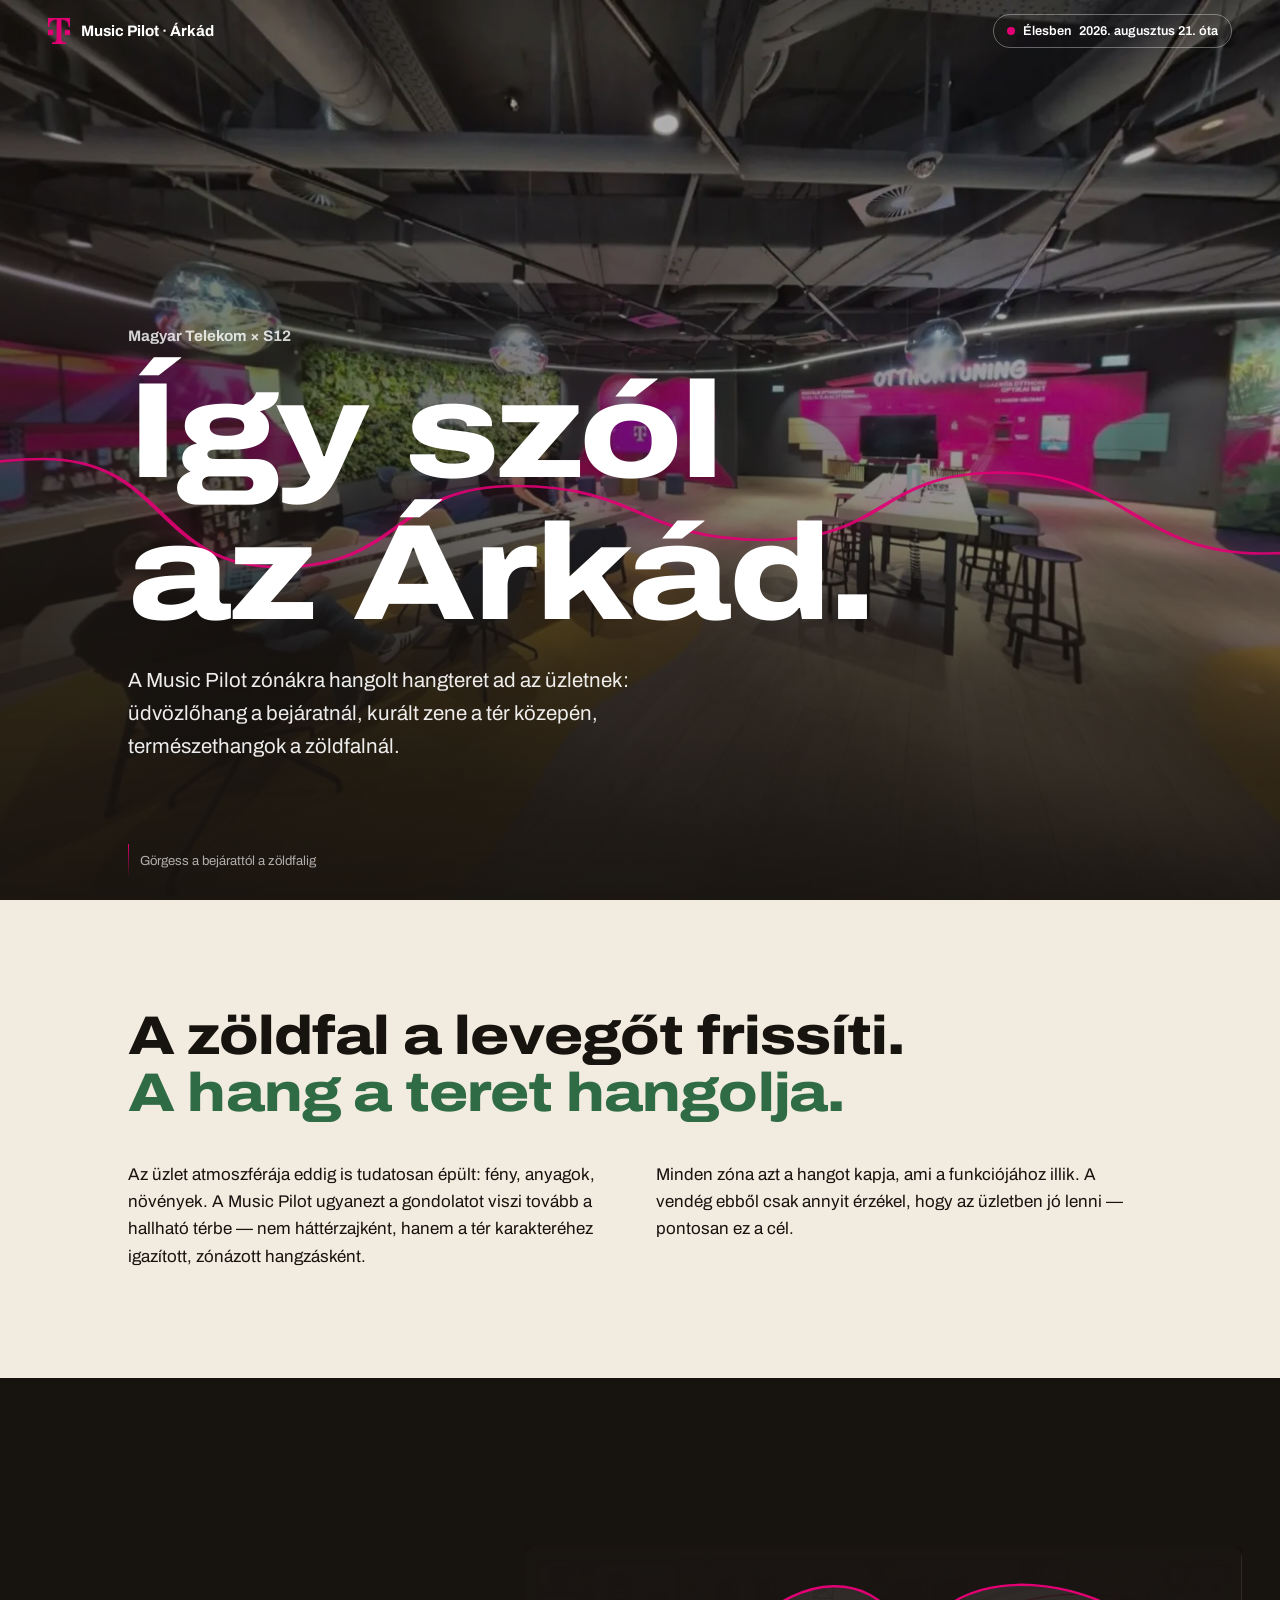
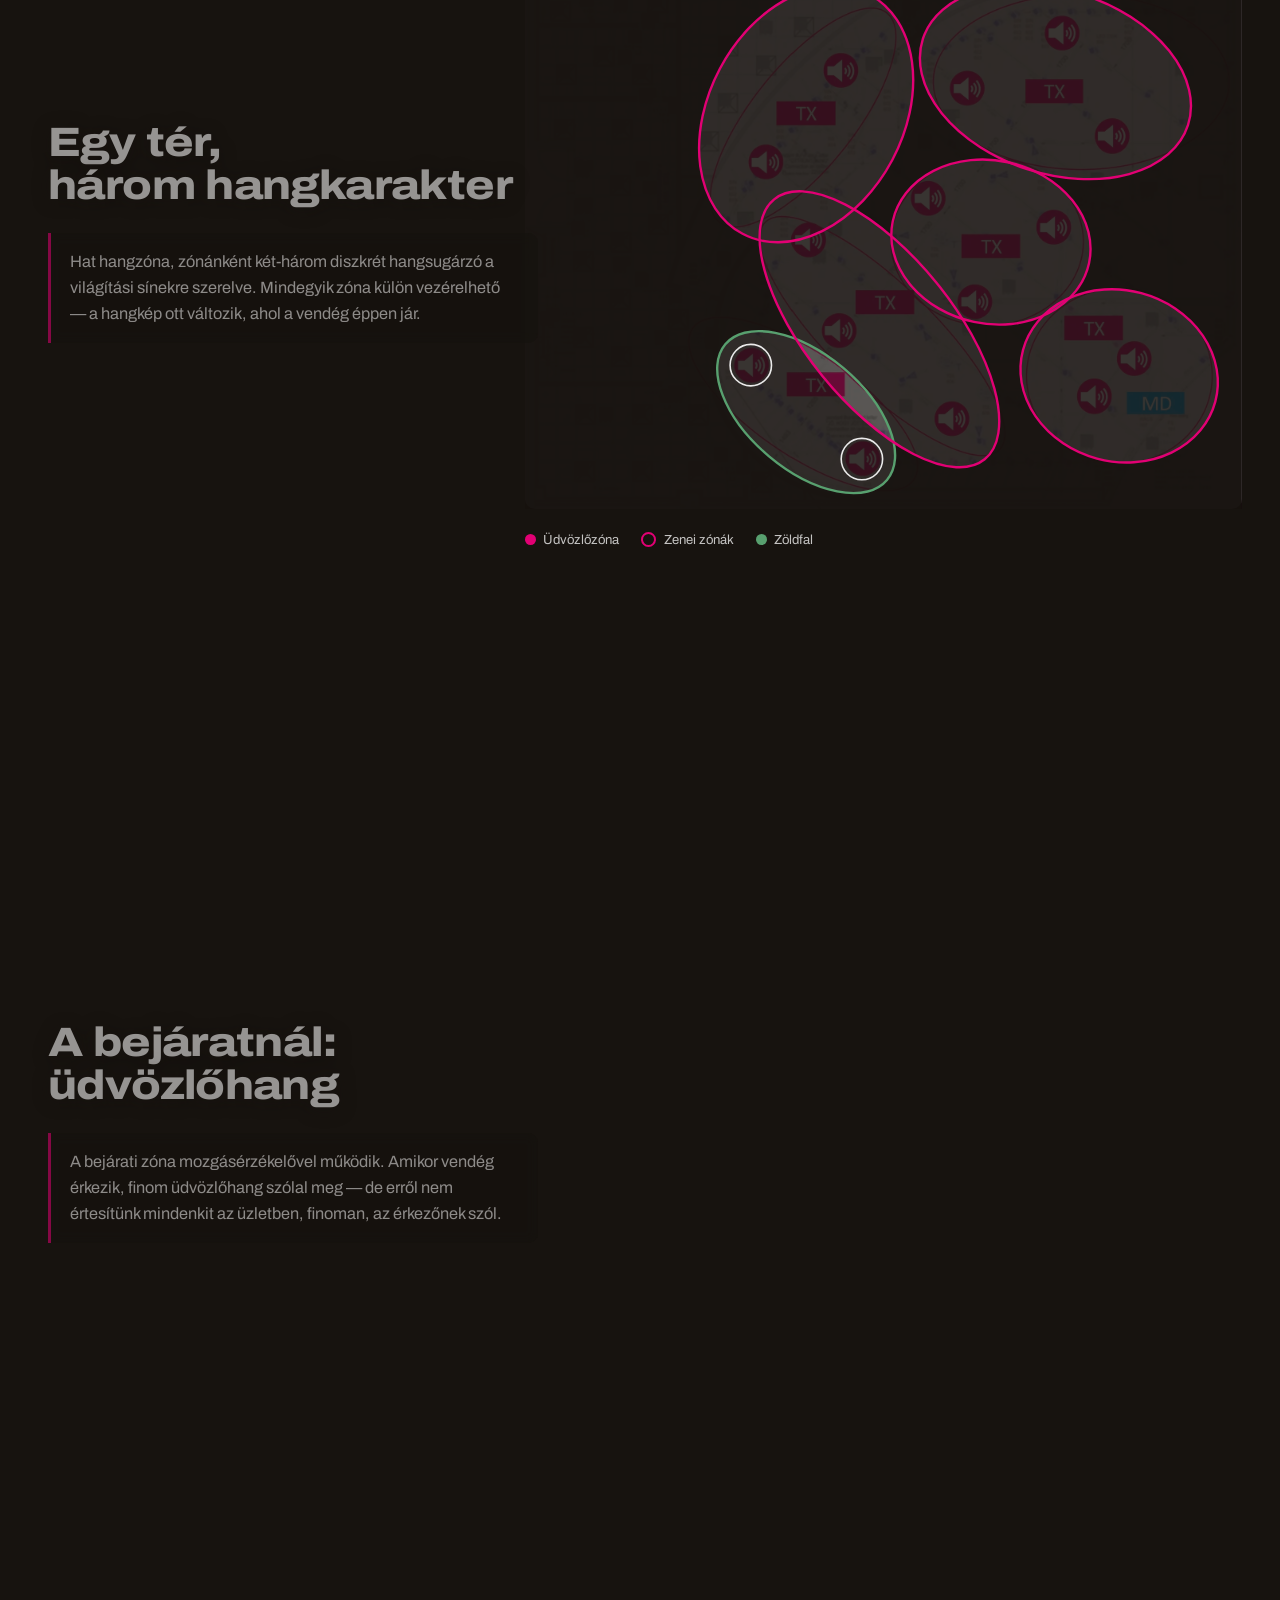
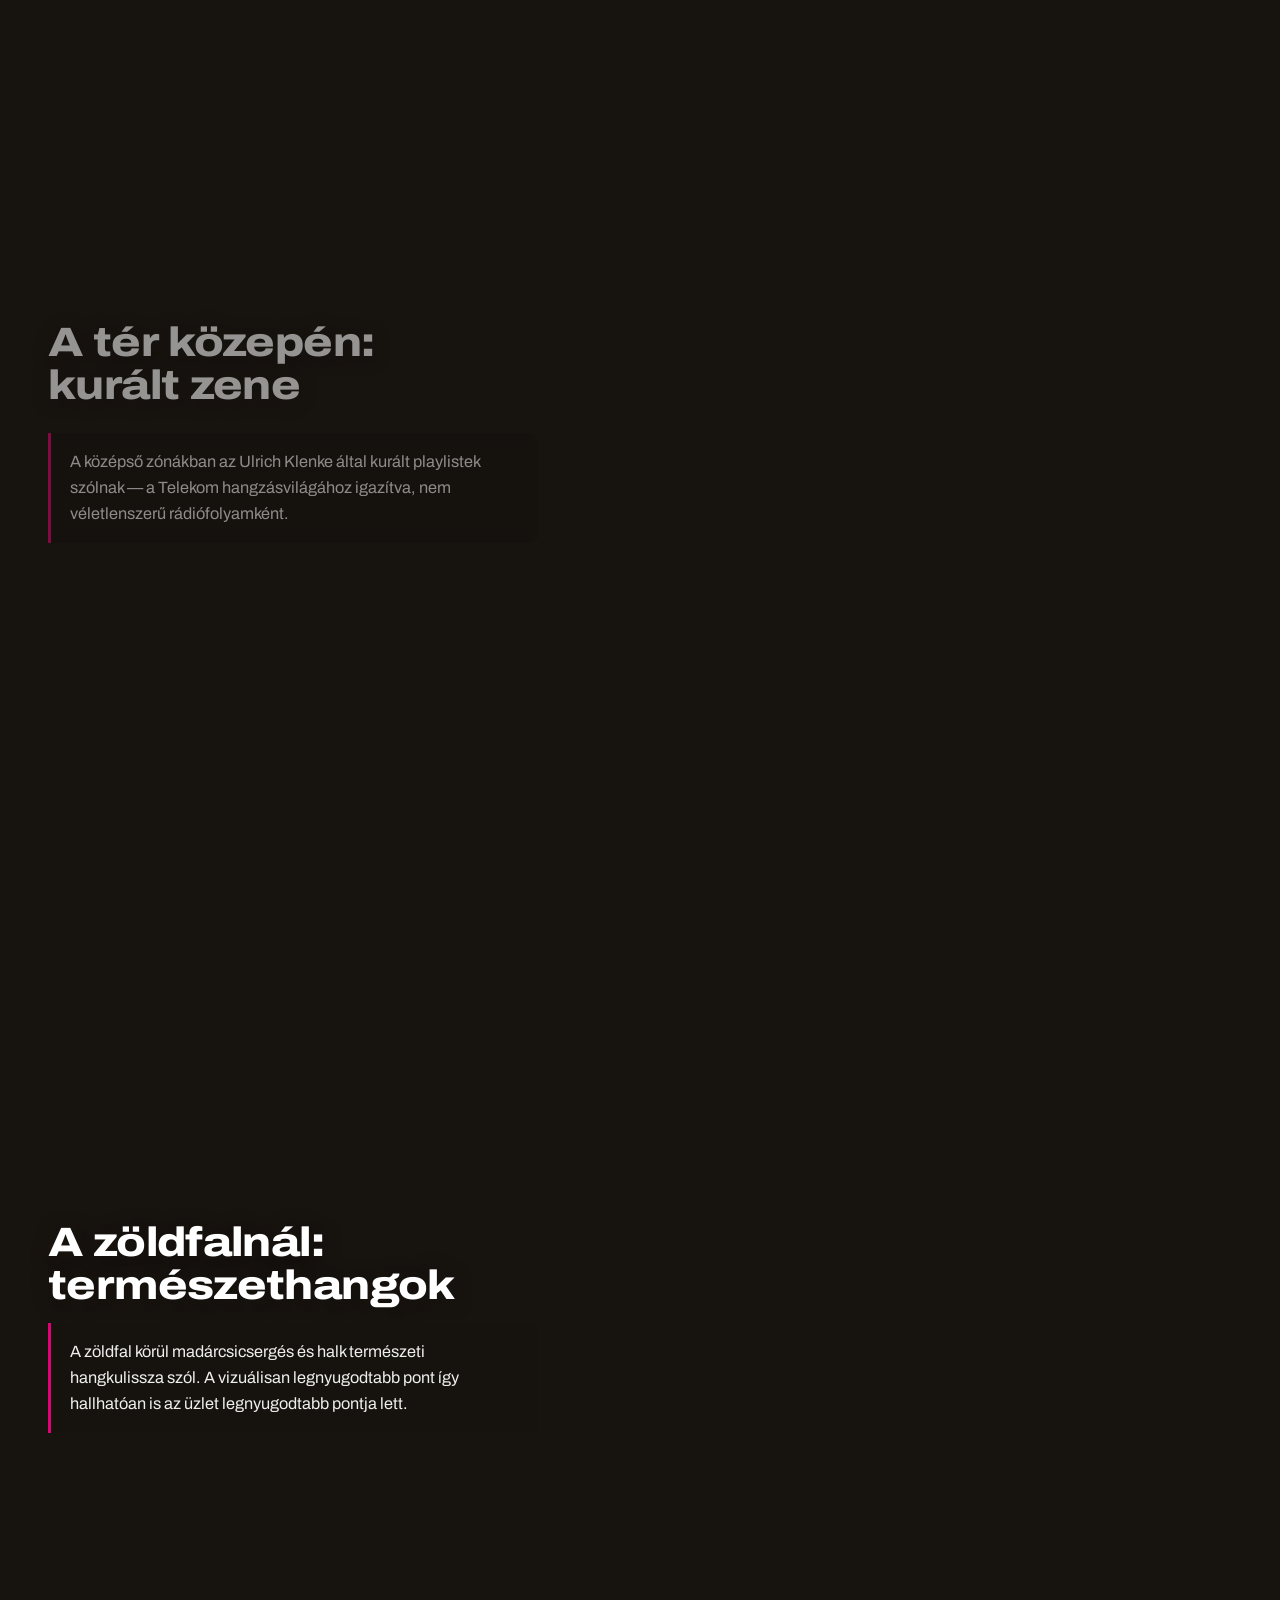
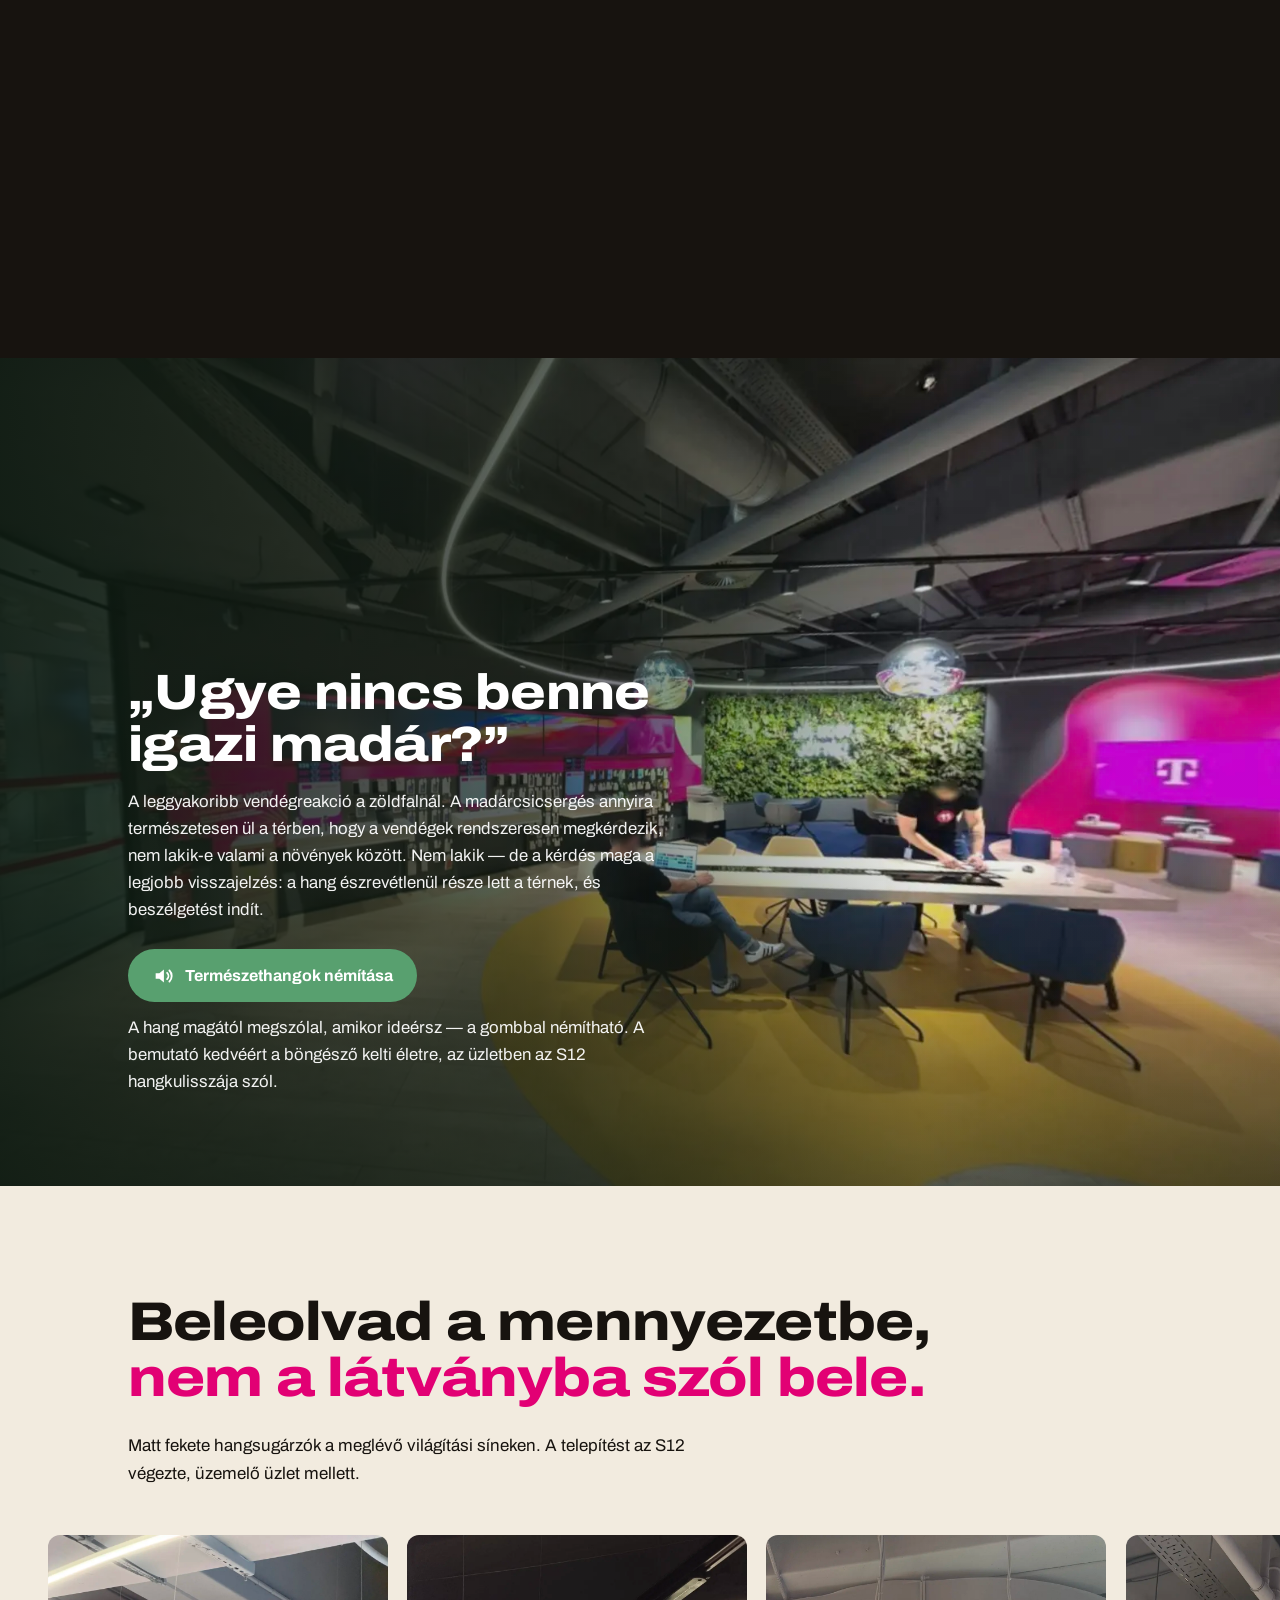
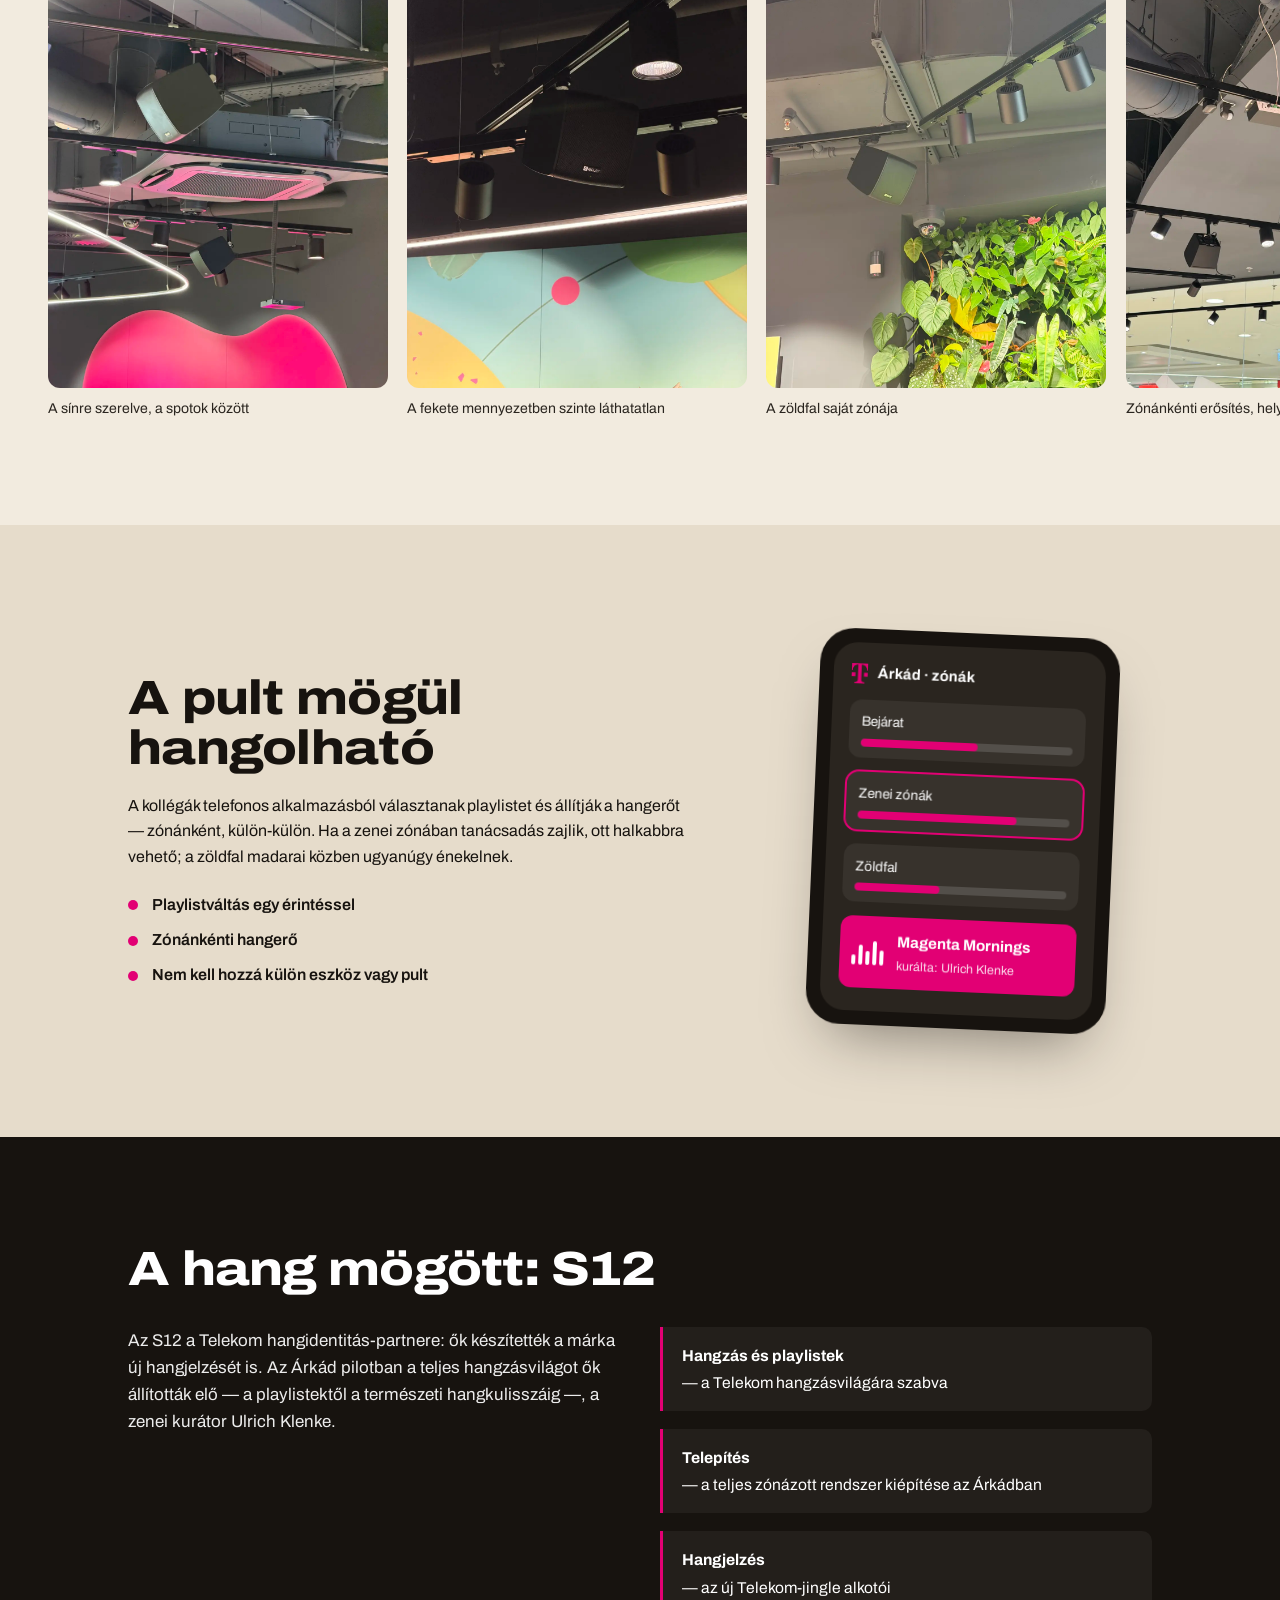
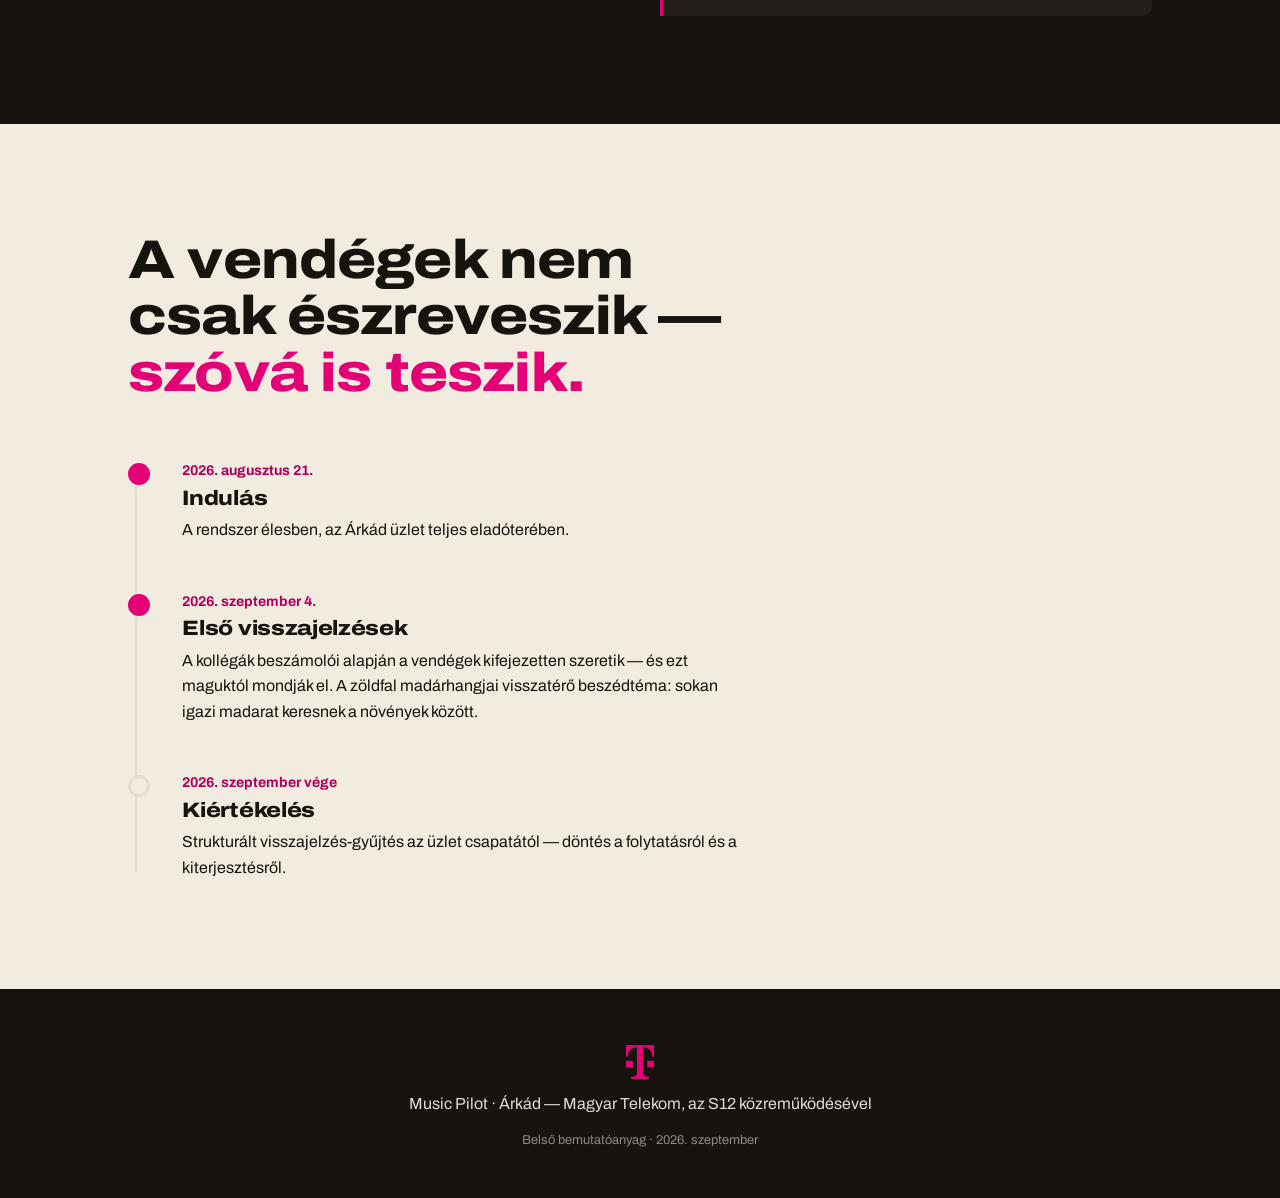
==== commit c911cdcd: "Add files via upload" ====
--- a/index.html
+++ b/index.html
@@ -52,7 +52,7 @@
   <div class="scrolly-sticky">
     <figure class="map-stage" data-step="0">
       <img src="assets/floorplan.webp" alt="Az Árkád üzlet alaprajza a hangzónákkal">
-      <svg class="map-overlay" viewBox="0 0 1800 1412" preserveAspectRatio="none" aria-hidden="true"><defs><mask id="m0"><rect width="1800" height="1412" fill="white"/><ellipse cx="706" cy="420" rx="245" ry="340" transform="rotate(28 698 429)" fill="black"/><ellipse cx="1332" cy="339" rx="350" ry="230" transform="rotate(18 1332 339)" fill="black"/><ellipse cx="1170" cy="741" rx="252" ry="205" transform="rotate(12 1170 741)" fill="black"/><ellipse cx="890" cy="960" rx="185" ry="420" transform="rotate(-39 890 960)" fill="black"/><ellipse cx="706" cy="1168" rx="145" ry="265" transform="rotate(-50 706 1168)" fill="black"/><ellipse cx="1492" cy="1077" rx="250" ry="215" transform="rotate(15 1492 1077)" fill="black"/></mask><mask id="m1"><rect width="1800" height="1412" fill="white"/><ellipse cx="1492" cy="1077" rx="250" ry="215" transform="rotate(15 1492 1077)" fill="black"/></mask><mask id="m2"><rect width="1800" height="1412" fill="white"/><ellipse cx="1332" cy="339" rx="350" ry="230" transform="rotate(18 1332 339)" fill="black"/><ellipse cx="1170" cy="741" rx="252" ry="205" transform="rotate(12 1170 741)" fill="black"/><ellipse cx="890" cy="960" rx="185" ry="420" transform="rotate(-39 890 960)" fill="black"/><ellipse cx="706" cy="1168" rx="145" ry="265" transform="rotate(-50 706 1168)" fill="black"/></mask><mask id="m3"><rect width="1800" height="1412" fill="white"/><ellipse cx="706" cy="420" rx="245" ry="340" transform="rotate(28 698 429)" fill="black"/></mask></defs><g class="dims"><rect class="dim dim-0" width="1800" height="1412" mask="url(#m0)"/><rect class="dim dim-1" width="1800" height="1412" mask="url(#m1)"/><rect class="dim dim-2" width="1800" height="1412" mask="url(#m2)"/><rect class="dim dim-3" width="1800" height="1412" mask="url(#m3)"/></g><g class="zones"><ellipse class="zone z-nature" cx="706" cy="420" rx="245" ry="340" transform="rotate(28 698 429)"/><ellipse class="zone z-music" cx="1332" cy="339" rx="350" ry="230" transform="rotate(18 1332 339)"/><ellipse class="zone z-music" cx="1170" cy="741" rx="252" ry="205" transform="rotate(12 1170 741)"/><ellipse class="zone z-music" cx="890" cy="960" rx="185" ry="420" transform="rotate(-39 890 960)"/><ellipse class="zone z-music" cx="706" cy="1168" rx="145" ry="265" transform="rotate(-50 706 1168)"/><ellipse class="zone z-welcome" cx="1492" cy="1077" rx="250" ry="215" transform="rotate(15 1492 1077)"/></g><g class="speakers"><g class="spk s-nature"><circle class="halo" cx="792" cy="311"/><circle class="ring" cx="792" cy="311"/><circle class="ring r2" cx="792" cy="311"/></g><g class="spk s-nature"><circle class="halo" cx="604" cy="540"/><circle class="ring" cx="604" cy="540"/><circle class="ring r2" cx="604" cy="540"/></g><g class="spk s-music"><circle class="halo" cx="1346" cy="216"/><circle class="ring" cx="1346" cy="216"/><circle class="ring r2" cx="1346" cy="216"/></g><g class="spk s-music"><circle class="halo" cx="1108" cy="356"/><circle class="ring" cx="1108" cy="356"/><circle class="ring r2" cx="1108" cy="356"/></g><g class="spk s-music"><circle class="halo" cx="1473" cy="475"/><circle class="ring" cx="1473" cy="475"/><circle class="ring r2" cx="1473" cy="475"/></g><g class="spk s-music"><circle class="halo" cx="1012" cy="632"/><circle class="ring" cx="1012" cy="632"/><circle class="ring r2" cx="1012" cy="632"/></g><g class="spk s-music"><circle class="halo" cx="1325" cy="705"/><circle class="ring" cx="1325" cy="705"/><circle class="ring r2" cx="1325" cy="705"/></g><g class="spk s-music"><circle class="halo" cx="1128" cy="892"/><circle class="ring" cx="1128" cy="892"/><circle class="ring r2" cx="1128" cy="892"/></g><g class="spk s-music"><circle class="halo" cx="710" cy="735"/><circle class="ring" cx="710" cy="735"/><circle class="ring r2" cx="710" cy="735"/></g><g class="spk s-music"><circle class="halo" cx="787" cy="964"/><circle class="ring" cx="787" cy="964"/><circle class="ring r2" cx="787" cy="964"/></g><g class="spk s-music"><circle class="halo" cx="1070" cy="1185"/><circle class="ring" cx="1070" cy="1185"/><circle class="ring r2" cx="1070" cy="1185"/></g><g class="spk s-music"><circle class="halo" cx="567" cy="1050"/><circle class="ring" cx="567" cy="1050"/><circle class="ring r2" cx="567" cy="1050"/></g><g class="spk s-music"><circle class="halo" cx="846" cy="1286"/><circle class="ring" cx="846" cy="1286"/><circle class="ring r2" cx="846" cy="1286"/></g><g class="spk s-welcome"><circle class="halo" cx="1527" cy="1035"/><circle class="ring" cx="1527" cy="1035"/><circle class="ring r2" cx="1527" cy="1035"/></g><g class="spk s-welcome"><circle class="halo" cx="1428" cy="1129"/><circle class="ring" cx="1428" cy="1129"/><circle class="ring r2" cx="1428" cy="1129"/></g></g></svg>
+      <svg class="map-overlay" viewBox="0 0 1800 1412" preserveAspectRatio="none" aria-hidden="true"><defs><mask id="m0"><rect width="1800" height="1412" fill="white"/><ellipse cx="706" cy="1168" rx="145" ry="265" transform="rotate(-50 706 1168)" fill="black"/><ellipse cx="706" cy="420" rx="245" ry="340" transform="rotate(28 706 420)" fill="black"/><ellipse cx="1332" cy="339" rx="350" ry="230" transform="rotate(18 1332 339)" fill="black"/><ellipse cx="1170" cy="741" rx="252" ry="205" transform="rotate(12 1170 741)" fill="black"/><ellipse cx="890" cy="960" rx="185" ry="420" transform="rotate(-39 890 960)" fill="black"/><ellipse cx="1492" cy="1077" rx="250" ry="215" transform="rotate(15 1492 1077)" fill="black"/></mask><mask id="m1"><rect width="1800" height="1412" fill="white"/><ellipse cx="1492" cy="1077" rx="250" ry="215" transform="rotate(15 1492 1077)" fill="black"/></mask><mask id="m2"><rect width="1800" height="1412" fill="white"/><ellipse cx="706" cy="420" rx="245" ry="340" transform="rotate(28 706 420)" fill="black"/><ellipse cx="1332" cy="339" rx="350" ry="230" transform="rotate(18 1332 339)" fill="black"/><ellipse cx="1170" cy="741" rx="252" ry="205" transform="rotate(12 1170 741)" fill="black"/><ellipse cx="890" cy="960" rx="185" ry="420" transform="rotate(-39 890 960)" fill="black"/></mask><mask id="m3"><rect width="1800" height="1412" fill="white"/><ellipse cx="706" cy="1168" rx="145" ry="265" transform="rotate(-50 706 1168)" fill="black"/></mask></defs><g class="dims"><rect class="dim dim-0" width="1800" height="1412" mask="url(#m0)"/><rect class="dim dim-1" width="1800" height="1412" mask="url(#m1)"/><rect class="dim dim-2" width="1800" height="1412" mask="url(#m2)"/><rect class="dim dim-3" width="1800" height="1412" mask="url(#m3)"/></g><g class="zones"><ellipse class="zone z-nature" cx="706" cy="1168" rx="145" ry="265" transform="rotate(-50 706 1168)"/><ellipse class="zone z-music" cx="706" cy="420" rx="245" ry="340" transform="rotate(28 706 420)"/><ellipse class="zone z-music" cx="1332" cy="339" rx="350" ry="230" transform="rotate(18 1332 339)"/><ellipse class="zone z-music" cx="1170" cy="741" rx="252" ry="205" transform="rotate(12 1170 741)"/><ellipse class="zone z-music" cx="890" cy="960" rx="185" ry="420" transform="rotate(-39 890 960)"/><ellipse class="zone z-welcome" cx="1492" cy="1077" rx="250" ry="215" transform="rotate(15 1492 1077)"/></g><g class="speakers"><g class="spk s-nature"><circle class="halo" cx="567" cy="1050"/><circle class="ring" cx="567" cy="1050"/><circle class="ring r2" cx="567" cy="1050"/></g><g class="spk s-nature"><circle class="halo" cx="846" cy="1286"/><circle class="ring" cx="846" cy="1286"/><circle class="ring r2" cx="846" cy="1286"/></g><g class="spk s-music"><circle class="halo" cx="792" cy="311"/><circle class="ring" cx="792" cy="311"/><circle class="ring r2" cx="792" cy="311"/></g><g class="spk s-music"><circle class="halo" cx="604" cy="540"/><circle class="ring" cx="604" cy="540"/><circle class="ring r2" cx="604" cy="540"/></g><g class="spk s-music"><circle class="halo" cx="1346" cy="216"/><circle class="ring" cx="1346" cy="216"/><circle class="ring r2" cx="1346" cy="216"/></g><g class="spk s-music"><circle class="halo" cx="1108" cy="356"/><circle class="ring" cx="1108" cy="356"/><circle class="ring r2" cx="1108" cy="356"/></g><g class="spk s-music"><circle class="halo" cx="1473" cy="475"/><circle class="ring" cx="1473" cy="475"/><circle class="ring r2" cx="1473" cy="475"/></g><g class="spk s-music"><circle class="halo" cx="1012" cy="632"/><circle class="ring" cx="1012" cy="632"/><circle class="ring r2" cx="1012" cy="632"/></g><g class="spk s-music"><circle class="halo" cx="1325" cy="705"/><circle class="ring" cx="1325" cy="705"/><circle class="ring r2" cx="1325" cy="705"/></g><g class="spk s-music"><circle class="halo" cx="1128" cy="892"/><circle class="ring" cx="1128" cy="892"/><circle class="ring r2" cx="1128" cy="892"/></g><g class="spk s-music"><circle class="halo" cx="710" cy="735"/><circle class="ring" cx="710" cy="735"/><circle class="ring r2" cx="710" cy="735"/></g><g class="spk s-music"><circle class="halo" cx="787" cy="964"/><circle class="ring" cx="787" cy="964"/><circle class="ring r2" cx="787" cy="964"/></g><g class="spk s-music"><circle class="halo" cx="1070" cy="1185"/><circle class="ring" cx="1070" cy="1185"/><circle class="ring r2" cx="1070" cy="1185"/></g><g class="spk s-welcome"><circle class="halo" cx="1527" cy="1035"/><circle class="ring" cx="1527" cy="1035"/><circle class="ring r2" cx="1527" cy="1035"/></g><g class="spk s-welcome"><circle class="halo" cx="1428" cy="1129"/><circle class="ring" cx="1428" cy="1129"/><circle class="ring r2" cx="1428" cy="1129"/></g></g></svg>
       <figcaption class="map-legend">
         <span class="lg lg-welcome">Üdvözlőzóna</span>
         <span class="lg lg-music">Zenei zónák</span>
@@ -68,11 +68,11 @@
     </article>
     <article class="step" data-goto="1">
       <h3>A bejáratnál: üdvözlőhang</h3>
-      <p>A bejárati zóna mozgásérzékelővel működik. Amikor vendég érkezik, finom üdvözlőhang szólal meg — az üzlet észreveszi, hogy megérkeztél, mielőtt bárki köszönne.</p>
+      <p>A bejárati zóna mozgásérzékelővel működik. Amikor vendég érkezik, finom üdvözlőhang szólal meg — de erről nem értesítünk mindenkit az üzletben, finoman, az érkezőnek szól.</p>
     </article>
     <article class="step" data-goto="2">
       <h3>A tér közepén: kurált zene</h3>
-      <p>A középső zónákban az S12 által készített, Ulrich Klenke kurálta playlistek szólnak — a Telekom hangzásvilágához igazítva, nem véletlenszerű rádiófolyamként.</p>
+      <p>A középső zónákban az Ulrich Klenke által kurált playlistek szólnak — a Telekom hangzásvilágához igazítva, nem véletlenszerű rádiófolyamként.</p>
     </article>
     <article class="step" data-goto="3">
       <h3>A zöldfalnál: természethangok</h3>
@@ -90,9 +90,9 @@
     <p>A leggyakoribb vendégreakció a zöldfalnál. A madárcsicsergés annyira természetesen ül a térben, hogy a vendégek rendszeresen megkérdezik, nem lakik-e valami a növények között. Nem lakik — de a kérdés maga a legjobb visszajelzés: a hang észrevétlenül része lett a térnek, és beszélgetést indít.</p>
     <button class="sound-toggle" id="natureToggle" aria-pressed="false">
       <svg viewBox="0 0 24 24" aria-hidden="true"><path class="ic-on" d="M4 9v6h4l5 4V5L8 9H4z"/><path class="ic-wave w1" d="M16.5 8.5a5 5 0 0 1 0 7"/><path class="ic-wave w2" d="M19 6a8.5 8.5 0 0 1 0 12"/></svg>
-      <span data-off="Hallgasd meg a zöldfal hangját" data-on="Természethangok kikapcsolása">Hallgasd meg a zöldfal hangját</span>
+      <span data-off="Természethangok bekapcsolása" data-on="Természethangok némítása">Természethangok némítása</span>
     </button>
-    <p class="gw-note">A hangot a böngésző kelti életre — a bemutató kedvéért, az üzletben az S12 hangkulisszája szól.</p>
+    <p class="gw-note">A hang magától megszólal, amikor ideérsz — a gombbal némítható. A bemutató kedvéért a böngésző kelti életre, az üzletben az S12 hangkulisszája szól.</p>
   </div>
 </section>
 
@@ -100,7 +100,7 @@
 <section class="hardware">
   <div class="wrap">
     <h2 class="statement">Beleolvad a mennyezetbe,<br><em>nem a látványba szól bele.</em></h2>
-    <p class="hw-lead">Matt fekete hangsugárzók a meglévő világítási síneken — új fúrás, látható kábelezés és külön szerelvény nélkül. A telepítést az S12 végezte, üzemelő üzlet mellett.</p>
+    <p class="hw-lead">Matt fekete hangsugárzók a meglévő világítási síneken. A telepítést az S12 végezte, üzemelő üzlet mellett.</p>
   </div>
   <div class="hw-rail" tabindex="0" aria-label="Fotók a beépített hangsugárzókról — görgethető">
     <figure><img src="assets/speaker-1.webp" loading="lazy" alt="Hangsugárzó a világítási sínen, alatta magenta dekorelem"><figcaption>A sínre szerelve, a spotok között</figcaption></figure>
